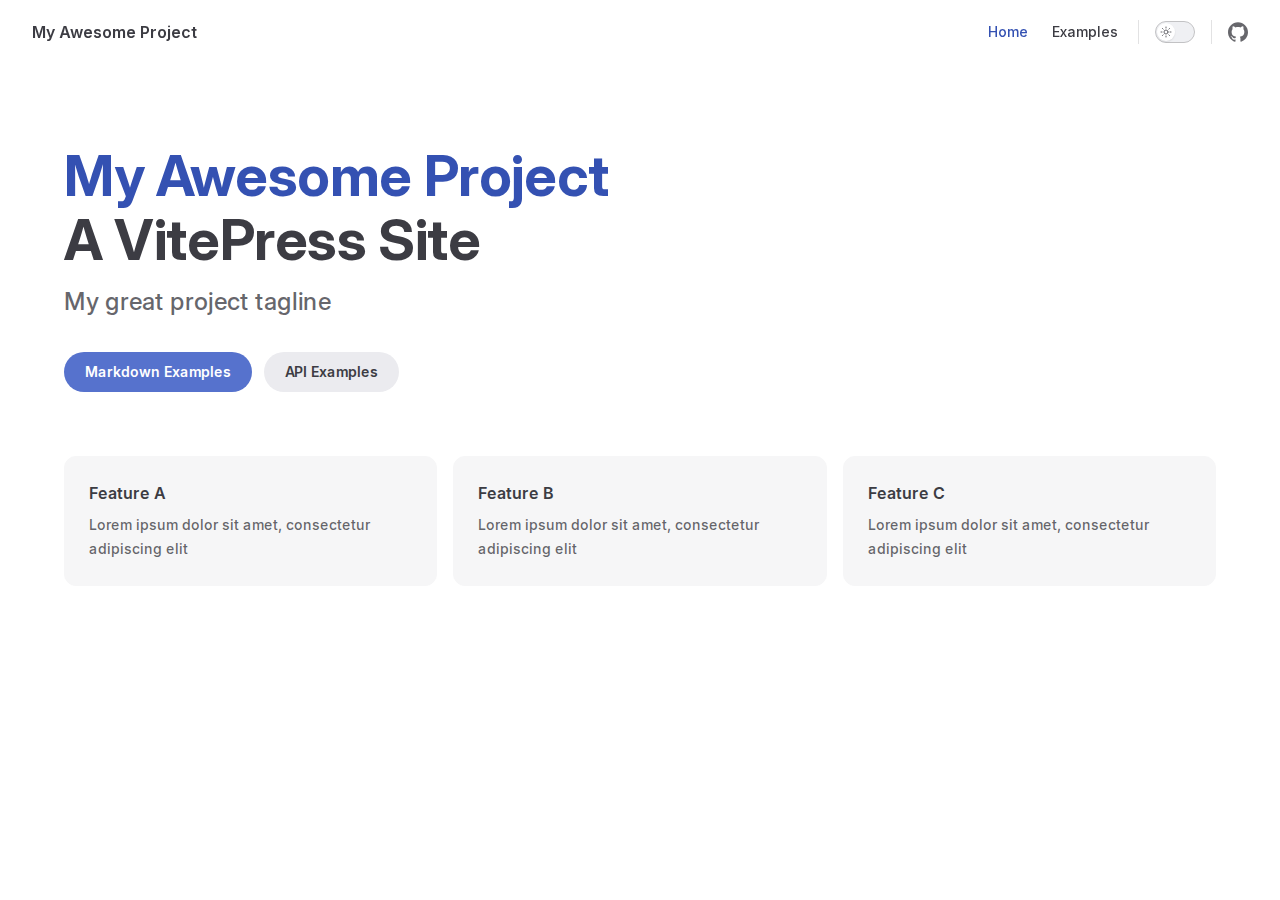
==== index.html @ 48ce04fc "feat: initpress2" ====
<!DOCTYPE html>
<html lang="en-US" dir="ltr">
  <head>
    <meta charset="utf-8">
    <meta name="viewport" content="width=device-width,initial-scale=1">
    <title>My Awesome Project</title>
    <meta name="description" content="A VitePress Site">
    <meta name="generator" content="VitePress v1.2.3">
    <link rel="preload stylesheet" href="/assets/style.6jWMGCsz.css" as="style">
    
    <script type="module" src="/assets/app.ypMW_27Z.js"></script>
    <link rel="preload" href="/assets/inter-roman-latin.Di8DUHzh.woff2" as="font" type="font/woff2" crossorigin="">
    <link rel="modulepreload" href="/assets/chunks/framework.DL4ZtsPG.js">
    <link rel="modulepreload" href="/assets/chunks/theme.DzC2IBvb.js">
    <link rel="modulepreload" href="/assets/index.md.DwsHyz-1.lean.js">
    <script id="check-dark-mode">(()=>{const e=localStorage.getItem("vitepress-theme-appearance")||"auto",a=window.matchMedia("(prefers-color-scheme: dark)").matches;(!e||e==="auto"?a:e==="dark")&&document.documentElement.classList.add("dark")})();</script>
    <script id="check-mac-os">document.documentElement.classList.toggle("mac",/Mac|iPhone|iPod|iPad/i.test(navigator.platform));</script>
  </head>
  <body>
    <div id="app"><div class="Layout" data-v-5d98c3a5><!--[--><!--]--><!--[--><span tabindex="-1" data-v-0f60ec36></span><a href="#VPContent" class="VPSkipLink visually-hidden" data-v-0f60ec36> Skip to content </a><!--]--><!----><header class="VPNav" data-v-5d98c3a5 data-v-ae24b3ad><div class="VPNavBar home top" data-v-ae24b3ad data-v-ccf7ddec><div class="wrapper" data-v-ccf7ddec><div class="container" data-v-ccf7ddec><div class="title" data-v-ccf7ddec><div class="VPNavBarTitle" data-v-ccf7ddec data-v-ab179fa1><a class="title" href="/" data-v-ab179fa1><!--[--><!--]--><!----><span data-v-ab179fa1>My Awesome Project</span><!--[--><!--]--></a></div></div><div class="content" data-v-ccf7ddec><div class="content-body" data-v-ccf7ddec><!--[--><!--]--><div class="VPNavBarSearch search" data-v-ccf7ddec><!----></div><nav aria-labelledby="main-nav-aria-label" class="VPNavBarMenu menu" data-v-ccf7ddec data-v-7f418b0f><span id="main-nav-aria-label" class="visually-hidden" data-v-7f418b0f>Main Navigation</span><!--[--><!--[--><a class="VPLink link VPNavBarMenuLink active" href="/" tabindex="0" data-v-7f418b0f data-v-9c663999><!--[--><span data-v-9c663999>Home</span><!--]--></a><!--]--><!--[--><a class="VPLink link VPNavBarMenuLink" href="/markdown-examples.html" tabindex="0" data-v-7f418b0f data-v-9c663999><!--[--><span data-v-9c663999>Examples</span><!--]--></a><!--]--><!--]--></nav><!----><div class="VPNavBarAppearance appearance" data-v-ccf7ddec data-v-e6aabb21><button class="VPSwitch VPSwitchAppearance" type="button" role="switch" title="Switch to dark theme" aria-checked="false" data-v-e6aabb21 data-v-d1f28634 data-v-1d5665e3><span class="check" data-v-1d5665e3><span class="icon" data-v-1d5665e3><!--[--><span class="vpi-sun sun" data-v-d1f28634></span><span class="vpi-moon moon" data-v-d1f28634></span><!--]--></span></span></button></div><div class="VPSocialLinks VPNavBarSocialLinks social-links" data-v-ccf7ddec data-v-0394ad82 data-v-7bc22406><!--[--><a class="VPSocialLink no-icon" href="https://github.com/vuejs/vitepress" aria-label="github" target="_blank" rel="noopener" data-v-7bc22406 data-v-eee4e7cb><span class="vpi-social-github" /></a><!--]--></div><div class="VPFlyout VPNavBarExtra extra" data-v-ccf7ddec data-v-d0bd9dde data-v-b6c34ac9><button type="button" class="button" aria-haspopup="true" aria-expanded="false" aria-label="extra navigation" data-v-b6c34ac9><span class="vpi-more-horizontal icon" data-v-b6c34ac9></span></button><div class="menu" data-v-b6c34ac9><div class="VPMenu" data-v-b6c34ac9 data-v-e7ea1737><!----><!--[--><!--[--><!----><div class="group" data-v-d0bd9dde><div class="item appearance" data-v-d0bd9dde><p class="label" data-v-d0bd9dde>Appearance</p><div class="appearance-action" data-v-d0bd9dde><button class="VPSwitch VPSwitchAppearance" type="button" role="switch" title="Switch to dark theme" aria-checked="false" data-v-d0bd9dde data-v-d1f28634 data-v-1d5665e3><span class="check" data-v-1d5665e3><span class="icon" data-v-1d5665e3><!--[--><span class="vpi-sun sun" data-v-d1f28634></span><span class="vpi-moon moon" data-v-d1f28634></span><!--]--></span></span></button></div></div></div><div class="group" data-v-d0bd9dde><div class="item social-links" data-v-d0bd9dde><div class="VPSocialLinks social-links-list" data-v-d0bd9dde data-v-7bc22406><!--[--><a class="VPSocialLink no-icon" href="https://github.com/vuejs/vitepress" aria-label="github" target="_blank" rel="noopener" data-v-7bc22406 data-v-eee4e7cb><span class="vpi-social-github" /></a><!--]--></div></div></div><!--]--><!--]--></div></div></div><!--[--><!--]--><button type="button" class="VPNavBarHamburger hamburger" aria-label="mobile navigation" aria-expanded="false" aria-controls="VPNavScreen" data-v-ccf7ddec data-v-e5dd9c1c><span class="container" data-v-e5dd9c1c><span class="top" data-v-e5dd9c1c></span><span class="middle" data-v-e5dd9c1c></span><span class="bottom" data-v-e5dd9c1c></span></span></button></div></div></div></div><div class="divider" data-v-ccf7ddec><div class="divider-line" data-v-ccf7ddec></div></div></div><!----></header><!----><!----><div class="VPContent is-home" id="VPContent" data-v-5d98c3a5 data-v-1428d186><div class="VPHome" data-v-1428d186 data-v-686f80a6><!--[--><!--]--><div class="VPHero VPHomeHero" data-v-686f80a6 data-v-303bb580><div class="container" data-v-303bb580><div class="main" data-v-303bb580><!--[--><!--]--><!--[--><h1 class="name" data-v-303bb580><span class="clip" data-v-303bb580>My Awesome Project</span></h1><p class="text" data-v-303bb580>A VitePress Site</p><p class="tagline" data-v-303bb580>My great project tagline</p><!--]--><!--[--><!--]--><div class="actions" data-v-303bb580><!--[--><div class="action" data-v-303bb580><a class="VPButton medium brand" href="/markdown-examples.html" data-v-303bb580 data-v-cad61b99>Markdown Examples</a></div><div class="action" data-v-303bb580><a class="VPButton medium alt" href="/api-examples.html" data-v-303bb580 data-v-cad61b99>API Examples</a></div><!--]--></div><!--[--><!--]--></div><!----></div></div><!--[--><!--]--><!--[--><!--]--><div class="VPFeatures VPHomeFeatures" data-v-686f80a6 data-v-a6181336><div class="container" data-v-a6181336><div class="items" data-v-a6181336><!--[--><div class="grid-3 item" data-v-a6181336><div class="VPLink no-icon VPFeature" data-v-a6181336 data-v-a3976bdc><!--[--><article class="box" data-v-a3976bdc><!----><h2 class="title" data-v-a3976bdc>Feature A</h2><p class="details" data-v-a3976bdc>Lorem ipsum dolor sit amet, consectetur adipiscing elit</p><!----></article><!--]--></div></div><div class="grid-3 item" data-v-a6181336><div class="VPLink no-icon VPFeature" data-v-a6181336 data-v-a3976bdc><!--[--><article class="box" data-v-a3976bdc><!----><h2 class="title" data-v-a3976bdc>Feature B</h2><p class="details" data-v-a3976bdc>Lorem ipsum dolor sit amet, consectetur adipiscing elit</p><!----></article><!--]--></div></div><div class="grid-3 item" data-v-a6181336><div class="VPLink no-icon VPFeature" data-v-a6181336 data-v-a3976bdc><!--[--><article class="box" data-v-a3976bdc><!----><h2 class="title" data-v-a3976bdc>Feature C</h2><p class="details" data-v-a3976bdc>Lorem ipsum dolor sit amet, consectetur adipiscing elit</p><!----></article><!--]--></div></div><!--]--></div></div></div><!--[--><!--]--><div class="vp-doc container" style="" data-v-686f80a6 data-v-8e2d4988><!--[--><div style="position:relative;" data-v-686f80a6><div></div></div><!--]--></div></div></div><!----><!--[--><!--]--></div></div>
    <script>window.__VP_HASH_MAP__=JSON.parse("{\"api-examples.md\":\"Os_FaGX5\",\"markdown-examples.md\":\"CbxjfF95\",\"index.md\":\"DwsHyz-1\"}");window.__VP_SITE_DATA__=JSON.parse("{\"lang\":\"en-US\",\"dir\":\"ltr\",\"title\":\"My Awesome Project\",\"description\":\"A VitePress Site\",\"base\":\"/\",\"head\":[],\"router\":{\"prefetchLinks\":true},\"appearance\":true,\"themeConfig\":{\"nav\":[{\"text\":\"Home\",\"link\":\"/\"},{\"text\":\"Examples\",\"link\":\"/markdown-examples\"}],\"sidebar\":[{\"text\":\"Examples\",\"items\":[{\"text\":\"Markdown Examples\",\"link\":\"/markdown-examples\"},{\"text\":\"Runtime API Examples\",\"link\":\"/api-examples\"}]}],\"socialLinks\":[{\"icon\":\"github\",\"link\":\"https://github.com/vuejs/vitepress\"}]},\"locales\":{},\"scrollOffset\":134,\"cleanUrls\":false}");</script>
    
  </body>
</html>
---- assets/style.6jWMGCsz.css ----
@font-face{font-family:Inter;font-style:normal;font-weight:100 900;font-display:swap;src:url(/assets/inter-roman-cyrillic-ext.BBPuwvHQ.woff2) format("woff2");unicode-range:U+0460-052F,U+1C80-1C88,U+20B4,U+2DE0-2DFF,U+A640-A69F,U+FE2E-FE2F}@font-face{font-family:Inter;font-style:normal;font-weight:100 900;font-display:swap;src:url(/assets/inter-roman-cyrillic.C5lxZ8CY.woff2) format("woff2");unicode-range:U+0301,U+0400-045F,U+0490-0491,U+04B0-04B1,U+2116}@font-face{font-family:Inter;font-style:normal;font-weight:100 900;font-display:swap;src:url(/assets/inter-roman-greek-ext.CqjqNYQ-.woff2) format("woff2");unicode-range:U+1F00-1FFF}@font-face{font-family:Inter;font-style:normal;font-weight:100 900;font-display:swap;src:url(/assets/inter-roman-greek.BBVDIX6e.woff2) format("woff2");unicode-range:U+0370-0377,U+037A-037F,U+0384-038A,U+038C,U+038E-03A1,U+03A3-03FF}@font-face{font-family:Inter;font-style:normal;font-weight:100 900;font-display:swap;src:url(/assets/inter-roman-vietnamese.BjW4sHH5.woff2) format("woff2");unicode-range:U+0102-0103,U+0110-0111,U+0128-0129,U+0168-0169,U+01A0-01A1,U+01AF-01B0,U+0300-0301,U+0303-0304,U+0308-0309,U+0323,U+0329,U+1EA0-1EF9,U+20AB}@font-face{font-family:Inter;font-style:normal;font-weight:100 900;font-display:swap;src:url(/assets/inter-roman-latin-ext.4ZJIpNVo.woff2) format("woff2");unicode-range:U+0100-02AF,U+0304,U+0308,U+0329,U+1E00-1E9F,U+1EF2-1EFF,U+2020,U+20A0-20AB,U+20AD-20C0,U+2113,U+2C60-2C7F,U+A720-A7FF}@font-face{font-family:Inter;font-style:normal;font-weight:100 900;font-display:swap;src:url(/assets/inter-roman-latin.Di8DUHzh.woff2) format("woff2");unicode-range:U+0000-00FF,U+0131,U+0152-0153,U+02BB-02BC,U+02C6,U+02DA,U+02DC,U+0304,U+0308,U+0329,U+2000-206F,U+2074,U+20AC,U+2122,U+2191,U+2193,U+2212,U+2215,U+FEFF,U+FFFD}@font-face{font-family:Inter;font-style:italic;font-weight:100 900;font-display:swap;src:url(/assets/inter-italic-cyrillic-ext.r48I6akx.woff2) format("woff2");unicode-range:U+0460-052F,U+1C80-1C88,U+20B4,U+2DE0-2DFF,U+A640-A69F,U+FE2E-FE2F}@font-face{font-family:Inter;font-style:italic;font-weight:100 900;font-display:swap;src:url(/assets/inter-italic-cyrillic.By2_1cv3.woff2) format("woff2");unicode-range:U+0301,U+0400-045F,U+0490-0491,U+04B0-04B1,U+2116}@font-face{font-family:Inter;font-style:italic;font-weight:100 900;font-display:swap;src:url(/assets/inter-italic-greek-ext.1u6EdAuj.woff2) format("woff2");unicode-range:U+1F00-1FFF}@font-face{font-family:Inter;font-style:italic;font-weight:100 900;font-display:swap;src:url(/assets/inter-italic-greek.DJ8dCoTZ.woff2) format("woff2");unicode-range:U+0370-0377,U+037A-037F,U+0384-038A,U+038C,U+038E-03A1,U+03A3-03FF}@font-face{font-family:Inter;font-style:italic;font-weight:100 900;font-display:swap;src:url(/assets/inter-italic-vietnamese.BSbpV94h.woff2) format("woff2");unicode-range:U+0102-0103,U+0110-0111,U+0128-0129,U+0168-0169,U+01A0-01A1,U+01AF-01B0,U+0300-0301,U+0303-0304,U+0308-0309,U+0323,U+0329,U+1EA0-1EF9,U+20AB}@font-face{font-family:Inter;font-style:italic;font-weight:100 900;font-display:swap;src:url(/assets/inter-italic-latin-ext.CN1xVJS-.woff2) format("woff2");unicode-range:U+0100-02AF,U+0304,U+0308,U+0329,U+1E00-1E9F,U+1EF2-1EFF,U+2020,U+20A0-20AB,U+20AD-20C0,U+2113,U+2C60-2C7F,U+A720-A7FF}@font-face{font-family:Inter;font-style:italic;font-weight:100 900;font-display:swap;src:url(/assets/inter-italic-latin.C2AdPX0b.woff2) format("woff2");unicode-range:U+0000-00FF,U+0131,U+0152-0153,U+02BB-02BC,U+02C6,U+02DA,U+02DC,U+0304,U+0308,U+0329,U+2000-206F,U+2074,U+20AC,U+2122,U+2191,U+2193,U+2212,U+2215,U+FEFF,U+FFFD}@font-face{font-family:Punctuation SC;font-weight:400;src:local("PingFang SC Regular"),local("Noto Sans CJK SC"),local("Microsoft YaHei");unicode-range:U+201C,U+201D,U+2018,U+2019,U+2E3A,U+2014,U+2013,U+2026,U+00B7,U+007E,U+002F}@font-face{font-family:Punctuation SC;font-weight:500;src:local("PingFang SC Medium"),local("Noto Sans CJK SC"),local("Microsoft YaHei");unicode-range:U+201C,U+201D,U+2018,U+2019,U+2E3A,U+2014,U+2013,U+2026,U+00B7,U+007E,U+002F}@font-face{font-family:Punctuation SC;font-weight:600;src:local("PingFang SC Semibold"),local("Noto Sans CJK SC Bold"),local("Microsoft YaHei Bold");unicode-range:U+201C,U+201D,U+2018,U+2019,U+2E3A,U+2014,U+2013,U+2026,U+00B7,U+007E,U+002F}@font-face{font-family:Punctuation SC;font-weight:700;src:local("PingFang SC Semibold"),local("Noto Sans CJK SC Bold"),local("Microsoft YaHei Bold");unicode-range:U+201C,U+201D,U+2018,U+2019,U+2E3A,U+2014,U+2013,U+2026,U+00B7,U+007E,U+002F}:root{--vp-c-white: #ffffff;--vp-c-black: #000000;--vp-c-neutral: var(--vp-c-black);--vp-c-neutral-inverse: var(--vp-c-white)}.dark{--vp-c-neutral: var(--vp-c-white);--vp-c-neutral-inverse: var(--vp-c-black)}:root{--vp-c-gray-1: #dddde3;--vp-c-gray-2: #e4e4e9;--vp-c-gray-3: #ebebef;--vp-c-gray-soft: rgba(142, 150, 170, .14);--vp-c-indigo-1: #3451b2;--vp-c-indigo-2: #3a5ccc;--vp-c-indigo-3: #5672cd;--vp-c-indigo-soft: rgba(100, 108, 255, .14);--vp-c-purple-1: #6f42c1;--vp-c-purple-2: #7e4cc9;--vp-c-purple-3: #8e5cd9;--vp-c-purple-soft: rgba(159, 122, 234, .14);--vp-c-green-1: #18794e;--vp-c-green-2: #299764;--vp-c-green-3: #30a46c;--vp-c-green-soft: rgba(16, 185, 129, .14);--vp-c-yellow-1: #915930;--vp-c-yellow-2: #946300;--vp-c-yellow-3: #9f6a00;--vp-c-yellow-soft: rgba(234, 179, 8, .14);--vp-c-red-1: #b8272c;--vp-c-red-2: #d5393e;--vp-c-red-3: #e0575b;--vp-c-red-soft: rgba(244, 63, 94, .14);--vp-c-sponsor: #db2777}.dark{--vp-c-gray-1: #515c67;--vp-c-gray-2: #414853;--vp-c-gray-3: #32363f;--vp-c-gray-soft: rgba(101, 117, 133, .16);--vp-c-indigo-1: #a8b1ff;--vp-c-indigo-2: #5c73e7;--vp-c-indigo-3: #3e63dd;--vp-c-indigo-soft: rgba(100, 108, 255, .16);--vp-c-purple-1: #c8abfa;--vp-c-purple-2: #a879e6;--vp-c-purple-3: #8e5cd9;--vp-c-purple-soft: rgba(159, 122, 234, .16);--vp-c-green-1: #3dd68c;--vp-c-green-2: #30a46c;--vp-c-green-3: #298459;--vp-c-green-soft: rgba(16, 185, 129, .16);--vp-c-yellow-1: #f9b44e;--vp-c-yellow-2: #da8b17;--vp-c-yellow-3: #a46a0a;--vp-c-yellow-soft: rgba(234, 179, 8, .16);--vp-c-red-1: #f66f81;--vp-c-red-2: #f14158;--vp-c-red-3: #b62a3c;--vp-c-red-soft: rgba(244, 63, 94, .16)}:root{--vp-c-bg: #ffffff;--vp-c-bg-alt: #f6f6f7;--vp-c-bg-elv: #ffffff;--vp-c-bg-soft: #f6f6f7}.dark{--vp-c-bg: #1b1b1f;--vp-c-bg-alt: #161618;--vp-c-bg-elv: #202127;--vp-c-bg-soft: #202127}:root{--vp-c-border: #c2c2c4;--vp-c-divider: #e2e2e3;--vp-c-gutter: #e2e2e3}.dark{--vp-c-border: #3c3f44;--vp-c-divider: #2e2e32;--vp-c-gutter: #000000}:root{--vp-c-text-1: rgba(60, 60, 67);--vp-c-text-2: rgba(60, 60, 67, .78);--vp-c-text-3: rgba(60, 60, 67, .56)}.dark{--vp-c-text-1: rgba(255, 255, 245, .86);--vp-c-text-2: rgba(235, 235, 245, .6);--vp-c-text-3: rgba(235, 235, 245, .38)}:root{--vp-c-default-1: var(--vp-c-gray-1);--vp-c-default-2: var(--vp-c-gray-2);--vp-c-default-3: var(--vp-c-gray-3);--vp-c-default-soft: var(--vp-c-gray-soft);--vp-c-brand-1: var(--vp-c-indigo-1);--vp-c-brand-2: var(--vp-c-indigo-2);--vp-c-brand-3: var(--vp-c-indigo-3);--vp-c-brand-soft: var(--vp-c-indigo-soft);--vp-c-brand: var(--vp-c-brand-1);--vp-c-tip-1: var(--vp-c-brand-1);--vp-c-tip-2: var(--vp-c-brand-2);--vp-c-tip-3: var(--vp-c-brand-3);--vp-c-tip-soft: var(--vp-c-brand-soft);--vp-c-note-1: var(--vp-c-brand-1);--vp-c-note-2: var(--vp-c-brand-2);--vp-c-note-3: var(--vp-c-brand-3);--vp-c-note-soft: var(--vp-c-brand-soft);--vp-c-success-1: var(--vp-c-green-1);--vp-c-success-2: var(--vp-c-green-2);--vp-c-success-3: var(--vp-c-green-3);--vp-c-success-soft: var(--vp-c-green-soft);--vp-c-important-1: var(--vp-c-purple-1);--vp-c-important-2: var(--vp-c-purple-2);--vp-c-important-3: var(--vp-c-purple-3);--vp-c-important-soft: var(--vp-c-purple-soft);--vp-c-warning-1: var(--vp-c-yellow-1);--vp-c-warning-2: var(--vp-c-yellow-2);--vp-c-warning-3: var(--vp-c-yellow-3);--vp-c-warning-soft: var(--vp-c-yellow-soft);--vp-c-danger-1: var(--vp-c-red-1);--vp-c-danger-2: var(--vp-c-red-2);--vp-c-danger-3: var(--vp-c-red-3);--vp-c-danger-soft: var(--vp-c-red-soft);--vp-c-caution-1: var(--vp-c-red-1);--vp-c-caution-2: var(--vp-c-red-2);--vp-c-caution-3: var(--vp-c-red-3);--vp-c-caution-soft: var(--vp-c-red-soft)}:root{--vp-font-family-base: "Inter", ui-sans-serif, system-ui, sans-serif, "Apple Color Emoji", "Segoe UI Emoji", "Segoe UI Symbol", "Noto Color Emoji";--vp-font-family-mono: ui-monospace, "Menlo", "Monaco", "Consolas", "Liberation Mono", "Courier New", monospace;font-optical-sizing:auto}:root:where(:lang(zh)){--vp-font-family-base: "Punctuation SC", "Inter", ui-sans-serif, system-ui, "PingFang SC", "Noto Sans CJK SC", "Noto Sans SC", "Heiti SC", "Microsoft YaHei", "DengXian", sans-serif, "Apple Color Emoji", "Segoe UI Emoji", "Segoe UI Symbol", "Noto Color Emoji"}:root{--vp-shadow-1: 0 1px 2px rgba(0, 0, 0, .04), 0 1px 2px rgba(0, 0, 0, .06);--vp-shadow-2: 0 3px 12px rgba(0, 0, 0, .07), 0 1px 4px rgba(0, 0, 0, .07);--vp-shadow-3: 0 12px 32px rgba(0, 0, 0, .1), 0 2px 6px rgba(0, 0, 0, .08);--vp-shadow-4: 0 14px 44px rgba(0, 0, 0, .12), 0 3px 9px rgba(0, 0, 0, .12);--vp-shadow-5: 0 18px 56px rgba(0, 0, 0, .16), 0 4px 12px rgba(0, 0, 0, .16)}:root{--vp-z-index-footer: 10;--vp-z-index-local-nav: 20;--vp-z-index-nav: 30;--vp-z-index-layout-top: 40;--vp-z-index-backdrop: 50;--vp-z-index-sidebar: 60}@media (min-width: 960px){:root{--vp-z-index-sidebar: 25}}:root{--vp-layout-max-width: 1440px}:root{--vp-header-anchor-symbol: "#"}:root{--vp-code-line-height: 1.7;--vp-code-font-size: .875em;--vp-code-color: var(--vp-c-brand-1);--vp-code-link-color: var(--vp-c-brand-1);--vp-code-link-hover-color: var(--vp-c-brand-2);--vp-code-bg: var(--vp-c-default-soft);--vp-code-block-color: var(--vp-c-text-2);--vp-code-block-bg: var(--vp-c-bg-alt);--vp-code-block-divider-color: var(--vp-c-gutter);--vp-code-lang-color: var(--vp-c-text-3);--vp-code-line-highlight-color: var(--vp-c-default-soft);--vp-code-line-number-color: var(--vp-c-text-3);--vp-code-line-diff-add-color: var(--vp-c-success-soft);--vp-code-line-diff-add-symbol-color: var(--vp-c-success-1);--vp-code-line-diff-remove-color: var(--vp-c-danger-soft);--vp-code-line-diff-remove-symbol-color: var(--vp-c-danger-1);--vp-code-line-warning-color: var(--vp-c-warning-soft);--vp-code-line-error-color: var(--vp-c-danger-soft);--vp-code-copy-code-border-color: var(--vp-c-divider);--vp-code-copy-code-bg: var(--vp-c-bg-soft);--vp-code-copy-code-hover-border-color: var(--vp-c-divider);--vp-code-copy-code-hover-bg: var(--vp-c-bg);--vp-code-copy-code-active-text: var(--vp-c-text-2);--vp-code-copy-copied-text-content: "Copied";--vp-code-tab-divider: var(--vp-code-block-divider-color);--vp-code-tab-text-color: var(--vp-c-text-2);--vp-code-tab-bg: var(--vp-code-block-bg);--vp-code-tab-hover-text-color: var(--vp-c-text-1);--vp-code-tab-active-text-color: var(--vp-c-text-1);--vp-code-tab-active-bar-color: var(--vp-c-brand-1)}:root{--vp-button-brand-border: transparent;--vp-button-brand-text: var(--vp-c-white);--vp-button-brand-bg: var(--vp-c-brand-3);--vp-button-brand-hover-border: transparent;--vp-button-brand-hover-text: var(--vp-c-white);--vp-button-brand-hover-bg: var(--vp-c-brand-2);--vp-button-brand-active-border: transparent;--vp-button-brand-active-text: var(--vp-c-white);--vp-button-brand-active-bg: var(--vp-c-brand-1);--vp-button-alt-border: transparent;--vp-button-alt-text: var(--vp-c-text-1);--vp-button-alt-bg: var(--vp-c-default-3);--vp-button-alt-hover-border: transparent;--vp-button-alt-hover-text: var(--vp-c-text-1);--vp-button-alt-hover-bg: var(--vp-c-default-2);--vp-button-alt-active-border: transparent;--vp-button-alt-active-text: var(--vp-c-text-1);--vp-button-alt-active-bg: var(--vp-c-default-1);--vp-button-sponsor-border: var(--vp-c-text-2);--vp-button-sponsor-text: var(--vp-c-text-2);--vp-button-sponsor-bg: transparent;--vp-button-sponsor-hover-border: var(--vp-c-sponsor);--vp-button-sponsor-hover-text: var(--vp-c-sponsor);--vp-button-sponsor-hover-bg: transparent;--vp-button-sponsor-active-border: var(--vp-c-sponsor);--vp-button-sponsor-active-text: var(--vp-c-sponsor);--vp-button-sponsor-active-bg: transparent}:root{--vp-custom-block-font-size: 14px;--vp-custom-block-code-font-size: 13px;--vp-custom-block-info-border: transparent;--vp-custom-block-info-text: var(--vp-c-text-1);--vp-custom-block-info-bg: var(--vp-c-default-soft);--vp-custom-block-info-code-bg: var(--vp-c-default-soft);--vp-custom-block-note-border: transparent;--vp-custom-block-note-text: var(--vp-c-text-1);--vp-custom-block-note-bg: var(--vp-c-default-soft);--vp-custom-block-note-code-bg: var(--vp-c-default-soft);--vp-custom-block-tip-border: transparent;--vp-custom-block-tip-text: var(--vp-c-text-1);--vp-custom-block-tip-bg: var(--vp-c-tip-soft);--vp-custom-block-tip-code-bg: var(--vp-c-tip-soft);--vp-custom-block-important-border: transparent;--vp-custom-block-important-text: var(--vp-c-text-1);--vp-custom-block-important-bg: var(--vp-c-important-soft);--vp-custom-block-important-code-bg: var(--vp-c-important-soft);--vp-custom-block-warning-border: transparent;--vp-custom-block-warning-text: var(--vp-c-text-1);--vp-custom-block-warning-bg: var(--vp-c-warning-soft);--vp-custom-block-warning-code-bg: var(--vp-c-warning-soft);--vp-custom-block-danger-border: transparent;--vp-custom-block-danger-text: var(--vp-c-text-1);--vp-custom-block-danger-bg: var(--vp-c-danger-soft);--vp-custom-block-danger-code-bg: var(--vp-c-danger-soft);--vp-custom-block-caution-border: transparent;--vp-custom-block-caution-text: var(--vp-c-text-1);--vp-custom-block-caution-bg: var(--vp-c-caution-soft);--vp-custom-block-caution-code-bg: var(--vp-c-caution-soft);--vp-custom-block-details-border: var(--vp-custom-block-info-border);--vp-custom-block-details-text: var(--vp-custom-block-info-text);--vp-custom-block-details-bg: var(--vp-custom-block-info-bg);--vp-custom-block-details-code-bg: var(--vp-custom-block-info-code-bg)}:root{--vp-input-border-color: var(--vp-c-border);--vp-input-bg-color: var(--vp-c-bg-alt);--vp-input-switch-bg-color: var(--vp-c-default-soft)}:root{--vp-nav-height: 64px;--vp-nav-bg-color: var(--vp-c-bg);--vp-nav-screen-bg-color: var(--vp-c-bg);--vp-nav-logo-height: 24px}.hide-nav{--vp-nav-height: 0px}.hide-nav .VPSidebar{--vp-nav-height: 22px}:root{--vp-local-nav-bg-color: var(--vp-c-bg)}:root{--vp-sidebar-width: 272px;--vp-sidebar-bg-color: var(--vp-c-bg-alt)}:root{--vp-backdrop-bg-color: rgba(0, 0, 0, .6)}:root{--vp-home-hero-name-color: var(--vp-c-brand-1);--vp-home-hero-name-background: transparent;--vp-home-hero-image-background-image: none;--vp-home-hero-image-filter: none}:root{--vp-badge-info-border: transparent;--vp-badge-info-text: var(--vp-c-text-2);--vp-badge-info-bg: var(--vp-c-default-soft);--vp-badge-tip-border: transparent;--vp-badge-tip-text: var(--vp-c-tip-1);--vp-badge-tip-bg: var(--vp-c-tip-soft);--vp-badge-warning-border: transparent;--vp-badge-warning-text: var(--vp-c-warning-1);--vp-badge-warning-bg: var(--vp-c-warning-soft);--vp-badge-danger-border: transparent;--vp-badge-danger-text: var(--vp-c-danger-1);--vp-badge-danger-bg: var(--vp-c-danger-soft)}:root{--vp-carbon-ads-text-color: var(--vp-c-text-1);--vp-carbon-ads-poweredby-color: var(--vp-c-text-2);--vp-carbon-ads-bg-color: var(--vp-c-bg-soft);--vp-carbon-ads-hover-text-color: var(--vp-c-brand-1);--vp-carbon-ads-hover-poweredby-color: var(--vp-c-text-1)}:root{--vp-local-search-bg: var(--vp-c-bg);--vp-local-search-result-bg: var(--vp-c-bg);--vp-local-search-result-border: var(--vp-c-divider);--vp-local-search-result-selected-bg: var(--vp-c-bg);--vp-local-search-result-selected-border: var(--vp-c-brand-1);--vp-local-search-highlight-bg: var(--vp-c-brand-1);--vp-local-search-highlight-text: var(--vp-c-neutral-inverse)}@media (prefers-reduced-motion: reduce){*,:before,:after{animation-delay:-1ms!important;animation-duration:1ms!important;animation-iteration-count:1!important;background-attachment:initial!important;scroll-behavior:auto!important;transition-duration:0s!important;transition-delay:0s!important}}*,:before,:after{box-sizing:border-box}html{line-height:1.4;font-size:16px;-webkit-text-size-adjust:100%}html.dark{color-scheme:dark}body{margin:0;width:100%;min-width:320px;min-height:100vh;line-height:24px;font-family:var(--vp-font-family-base);font-size:16px;font-weight:400;color:var(--vp-c-text-1);background-color:var(--vp-c-bg);font-synthesis:style;text-rendering:optimizeLegibility;-webkit-font-smoothing:antialiased;-moz-osx-font-smoothing:grayscale}main{display:block}h1,h2,h3,h4,h5,h6{margin:0;line-height:24px;font-size:16px;font-weight:400}p{margin:0}strong,b{font-weight:600}a,area,button,[role=button],input,label,select,summary,textarea{touch-action:manipulation}a{color:inherit;text-decoration:inherit}ol,ul{list-style:none;margin:0;padding:0}blockquote{margin:0}pre,code,kbd,samp{font-family:var(--vp-font-family-mono)}img,svg,video,canvas,audio,iframe,embed,object{display:block}figure{margin:0}img,video{max-width:100%;height:auto}button,input,optgroup,select,textarea{border:0;padding:0;line-height:inherit;color:inherit}button{padding:0;font-family:inherit;background-color:transparent;background-image:none}button:enabled,[role=button]:enabled{cursor:pointer}button:focus,button:focus-visible{outline:1px dotted;outline:4px auto -webkit-focus-ring-color}button:focus:not(:focus-visible){outline:none!important}input:focus,textarea:focus,select:focus{outline:none}table{border-collapse:collapse}input{background-color:transparent}input:-ms-input-placeholder,textarea:-ms-input-placeholder{color:var(--vp-c-text-3)}input::-ms-input-placeholder,textarea::-ms-input-placeholder{color:var(--vp-c-text-3)}input::placeholder,textarea::placeholder{color:var(--vp-c-text-3)}input::-webkit-outer-spin-button,input::-webkit-inner-spin-button{-webkit-appearance:none;margin:0}input[type=number]{-moz-appearance:textfield}textarea{resize:vertical}select{-webkit-appearance:none}fieldset{margin:0;padding:0}h1,h2,h3,h4,h5,h6,li,p{overflow-wrap:break-word}vite-error-overlay{z-index:9999}mjx-container{overflow-x:auto}mjx-container>svg{display:inline-block;margin:auto}[class^=vpi-],[class*=" vpi-"],.vp-icon{width:1em;height:1em}[class^=vpi-].bg,[class*=" vpi-"].bg,.vp-icon.bg{background-size:100% 100%;background-color:transparent}[class^=vpi-]:not(.bg),[class*=" vpi-"]:not(.bg),.vp-icon:not(.bg){-webkit-mask:var(--icon) no-repeat;mask:var(--icon) no-repeat;-webkit-mask-size:100% 100%;mask-size:100% 100%;background-color:currentColor;color:inherit}.vpi-align-left{--icon: url("data:image/svg+xml,%3Csvg xmlns='http://www.w3.org/2000/svg' fill='none' stroke='currentColor' stroke-linecap='round' stroke-linejoin='round' stroke-width='2' viewBox='0 0 24 24'%3E%3Cpath d='M21 6H3M15 12H3M17 18H3'/%3E%3C/svg%3E")}.vpi-arrow-right,.vpi-arrow-down,.vpi-arrow-left,.vpi-arrow-up{--icon: url("data:image/svg+xml,%3Csvg xmlns='http://www.w3.org/2000/svg' fill='none' stroke='currentColor' stroke-linecap='round' stroke-linejoin='round' stroke-width='2' viewBox='0 0 24 24'%3E%3Cpath d='M5 12h14M12 5l7 7-7 7'/%3E%3C/svg%3E")}.vpi-chevron-right,.vpi-chevron-down,.vpi-chevron-left,.vpi-chevron-up{--icon: url("data:image/svg+xml,%3Csvg xmlns='http://www.w3.org/2000/svg' fill='none' stroke='currentColor' stroke-linecap='round' stroke-linejoin='round' stroke-width='2' viewBox='0 0 24 24'%3E%3Cpath d='m9 18 6-6-6-6'/%3E%3C/svg%3E")}.vpi-chevron-down,.vpi-arrow-down{transform:rotate(90deg)}.vpi-chevron-left,.vpi-arrow-left{transform:rotate(180deg)}.vpi-chevron-up,.vpi-arrow-up{transform:rotate(-90deg)}.vpi-square-pen{--icon: url("data:image/svg+xml,%3Csvg xmlns='http://www.w3.org/2000/svg' fill='none' stroke='currentColor' stroke-linecap='round' stroke-linejoin='round' stroke-width='2' viewBox='0 0 24 24'%3E%3Cpath d='M12 3H5a2 2 0 0 0-2 2v14a2 2 0 0 0 2 2h14a2 2 0 0 0 2-2v-7'/%3E%3Cpath d='M18.375 2.625a2.121 2.121 0 1 1 3 3L12 15l-4 1 1-4Z'/%3E%3C/svg%3E")}.vpi-plus{--icon: url("data:image/svg+xml,%3Csvg xmlns='http://www.w3.org/2000/svg' fill='none' stroke='currentColor' stroke-linecap='round' stroke-linejoin='round' stroke-width='2' viewBox='0 0 24 24'%3E%3Cpath d='M5 12h14M12 5v14'/%3E%3C/svg%3E")}.vpi-sun{--icon: url("data:image/svg+xml,%3Csvg xmlns='http://www.w3.org/2000/svg' fill='none' stroke='currentColor' stroke-linecap='round' stroke-linejoin='round' stroke-width='2' viewBox='0 0 24 24'%3E%3Ccircle cx='12' cy='12' r='4'/%3E%3Cpath d='M12 2v2M12 20v2M4.93 4.93l1.41 1.41M17.66 17.66l1.41 1.41M2 12h2M20 12h2M6.34 17.66l-1.41 1.41M19.07 4.93l-1.41 1.41'/%3E%3C/svg%3E")}.vpi-moon{--icon: url("data:image/svg+xml,%3Csvg xmlns='http://www.w3.org/2000/svg' fill='none' stroke='currentColor' stroke-linecap='round' stroke-linejoin='round' stroke-width='2' viewBox='0 0 24 24'%3E%3Cpath d='M12 3a6 6 0 0 0 9 9 9 9 0 1 1-9-9Z'/%3E%3C/svg%3E")}.vpi-more-horizontal{--icon: url("data:image/svg+xml,%3Csvg xmlns='http://www.w3.org/2000/svg' fill='none' stroke='currentColor' stroke-linecap='round' stroke-linejoin='round' stroke-width='2' viewBox='0 0 24 24'%3E%3Ccircle cx='12' cy='12' r='1'/%3E%3Ccircle cx='19' cy='12' r='1'/%3E%3Ccircle cx='5' cy='12' r='1'/%3E%3C/svg%3E")}.vpi-languages{--icon: url("data:image/svg+xml,%3Csvg xmlns='http://www.w3.org/2000/svg' fill='none' stroke='currentColor' stroke-linecap='round' stroke-linejoin='round' stroke-width='2' viewBox='0 0 24 24'%3E%3Cpath d='m5 8 6 6M4 14l6-6 2-3M2 5h12M7 2h1M22 22l-5-10-5 10M14 18h6'/%3E%3C/svg%3E")}.vpi-heart{--icon: url("data:image/svg+xml,%3Csvg xmlns='http://www.w3.org/2000/svg' fill='none' stroke='currentColor' stroke-linecap='round' stroke-linejoin='round' stroke-width='2' viewBox='0 0 24 24'%3E%3Cpath d='M19 14c1.49-1.46 3-3.21 3-5.5A5.5 5.5 0 0 0 16.5 3c-1.76 0-3 .5-4.5 2-1.5-1.5-2.74-2-4.5-2A5.5 5.5 0 0 0 2 8.5c0 2.3 1.5 4.05 3 5.5l7 7Z'/%3E%3C/svg%3E")}.vpi-search{--icon: url("data:image/svg+xml,%3Csvg xmlns='http://www.w3.org/2000/svg' fill='none' stroke='currentColor' stroke-linecap='round' stroke-linejoin='round' stroke-width='2' viewBox='0 0 24 24'%3E%3Ccircle cx='11' cy='11' r='8'/%3E%3Cpath d='m21 21-4.3-4.3'/%3E%3C/svg%3E")}.vpi-layout-list{--icon: url("data:image/svg+xml,%3Csvg xmlns='http://www.w3.org/2000/svg' fill='none' stroke='currentColor' stroke-linecap='round' stroke-linejoin='round' stroke-width='2' viewBox='0 0 24 24'%3E%3Crect width='7' height='7' x='3' y='3' rx='1'/%3E%3Crect width='7' height='7' x='3' y='14' rx='1'/%3E%3Cpath d='M14 4h7M14 9h7M14 15h7M14 20h7'/%3E%3C/svg%3E")}.vpi-delete{--icon: url("data:image/svg+xml,%3Csvg xmlns='http://www.w3.org/2000/svg' fill='none' stroke='currentColor' stroke-linecap='round' stroke-linejoin='round' stroke-width='2' viewBox='0 0 24 24'%3E%3Cpath d='M20 5H9l-7 7 7 7h11a2 2 0 0 0 2-2V7a2 2 0 0 0-2-2ZM18 9l-6 6M12 9l6 6'/%3E%3C/svg%3E")}.vpi-corner-down-left{--icon: url("data:image/svg+xml,%3Csvg xmlns='http://www.w3.org/2000/svg' fill='none' stroke='currentColor' stroke-linecap='round' stroke-linejoin='round' stroke-width='2' viewBox='0 0 24 24'%3E%3Cpath d='m9 10-5 5 5 5'/%3E%3Cpath d='M20 4v7a4 4 0 0 1-4 4H4'/%3E%3C/svg%3E")}:root{--vp-icon-copy: url("data:image/svg+xml,%3Csvg xmlns='http://www.w3.org/2000/svg' fill='none' stroke='rgba(128,128,128,1)' stroke-linecap='round' stroke-linejoin='round' stroke-width='2' viewBox='0 0 24 24'%3E%3Crect width='8' height='4' x='8' y='2' rx='1' ry='1'/%3E%3Cpath d='M16 4h2a2 2 0 0 1 2 2v14a2 2 0 0 1-2 2H6a2 2 0 0 1-2-2V6a2 2 0 0 1 2-2h2'/%3E%3C/svg%3E");--vp-icon-copied: url("data:image/svg+xml,%3Csvg xmlns='http://www.w3.org/2000/svg' fill='none' stroke='rgba(128,128,128,1)' stroke-linecap='round' stroke-linejoin='round' stroke-width='2' viewBox='0 0 24 24'%3E%3Crect width='8' height='4' x='8' y='2' rx='1' ry='1'/%3E%3Cpath d='M16 4h2a2 2 0 0 1 2 2v14a2 2 0 0 1-2 2H6a2 2 0 0 1-2-2V6a2 2 0 0 1 2-2h2'/%3E%3Cpath d='m9 14 2 2 4-4'/%3E%3C/svg%3E")}.vpi-social-discord{--icon: url("data:image/svg+xml,%3Csvg xmlns='http://www.w3.org/2000/svg' viewBox='0 0 24 24'%3E%3Cpath d='M20.317 4.37a19.791 19.791 0 0 0-4.885-1.515.074.074 0 0 0-.079.037c-.21.375-.444.864-.608 1.25a18.27 18.27 0 0 0-5.487 0 12.64 12.64 0 0 0-.617-1.25.077.077 0 0 0-.079-.037A19.736 19.736 0 0 0 3.677 4.37a.07.07 0 0 0-.032.027C.533 9.046-.32 13.58.099 18.057a.082.082 0 0 0 .031.057 19.9 19.9 0 0 0 5.993 3.03.078.078 0 0 0 .084-.028c.462-.63.874-1.295 1.226-1.994a.076.076 0 0 0-.041-.106 13.107 13.107 0 0 1-1.872-.892.077.077 0 0 1-.008-.128 10.2 10.2 0 0 0 .372-.292.074.074 0 0 1 .077-.01c3.928 1.793 8.18 1.793 12.062 0a.074.074 0 0 1 .078.01c.12.098.246.198.373.292a.077.077 0 0 1-.006.127 12.299 12.299 0 0 1-1.873.892.077.077 0 0 0-.041.107c.36.698.772 1.362 1.225 1.993a.076.076 0 0 0 .084.028 19.839 19.839 0 0 0 6.002-3.03.077.077 0 0 0 .032-.054c.5-5.177-.838-9.674-3.549-13.66a.061.061 0 0 0-.031-.03zM8.02 15.33c-1.183 0-2.157-1.085-2.157-2.419 0-1.333.956-2.419 2.157-2.419 1.21 0 2.176 1.096 2.157 2.42 0 1.333-.956 2.418-2.157 2.418zm7.975 0c-1.183 0-2.157-1.085-2.157-2.419 0-1.333.955-2.419 2.157-2.419 1.21 0 2.176 1.096 2.157 2.42 0 1.333-.946 2.418-2.157 2.418Z'/%3E%3C/svg%3E")}.vpi-social-facebook{--icon: url("data:image/svg+xml,%3Csvg xmlns='http://www.w3.org/2000/svg' viewBox='0 0 24 24'%3E%3Cpath d='M9.101 23.691v-7.98H6.627v-3.667h2.474v-1.58c0-4.085 1.848-5.978 5.858-5.978.401 0 .955.042 1.468.103a8.68 8.68 0 0 1 1.141.195v3.325a8.623 8.623 0 0 0-.653-.036 26.805 26.805 0 0 0-.733-.009c-.707 0-1.259.096-1.675.309a1.686 1.686 0 0 0-.679.622c-.258.42-.374.995-.374 1.752v1.297h3.919l-.386 2.103-.287 1.564h-3.246v8.245C19.396 23.238 24 18.179 24 12.044c0-6.627-5.373-12-12-12s-12 5.373-12 12c0 5.628 3.874 10.35 9.101 11.647Z'/%3E%3C/svg%3E")}.vpi-social-github{--icon: url("data:image/svg+xml,%3Csvg xmlns='http://www.w3.org/2000/svg' viewBox='0 0 24 24'%3E%3Cpath d='M12 .297c-6.63 0-12 5.373-12 12 0 5.303 3.438 9.8 8.205 11.385.6.113.82-.258.82-.577 0-.285-.01-1.04-.015-2.04-3.338.724-4.042-1.61-4.042-1.61C4.422 18.07 3.633 17.7 3.633 17.7c-1.087-.744.084-.729.084-.729 1.205.084 1.838 1.236 1.838 1.236 1.07 1.835 2.809 1.305 3.495.998.108-.776.417-1.305.76-1.605-2.665-.3-5.466-1.332-5.466-5.93 0-1.31.465-2.38 1.235-3.22-.135-.303-.54-1.523.105-3.176 0 0 1.005-.322 3.3 1.23.96-.267 1.98-.399 3-.405 1.02.006 2.04.138 3 .405 2.28-1.552 3.285-1.23 3.285-1.23.645 1.653.24 2.873.12 3.176.765.84 1.23 1.91 1.23 3.22 0 4.61-2.805 5.625-5.475 5.92.42.36.81 1.096.81 2.22 0 1.606-.015 2.896-.015 3.286 0 .315.21.69.825.57C20.565 22.092 24 17.592 24 12.297c0-6.627-5.373-12-12-12'/%3E%3C/svg%3E")}.vpi-social-instagram{--icon: url("data:image/svg+xml,%3Csvg xmlns='http://www.w3.org/2000/svg' viewBox='0 0 24 24'%3E%3Cpath d='M7.03.084c-1.277.06-2.149.264-2.91.563a5.874 5.874 0 0 0-2.124 1.388 5.878 5.878 0 0 0-1.38 2.127C.321 4.926.12 5.8.064 7.076.008 8.354-.005 8.764.001 12.023c.007 3.259.021 3.667.083 4.947.061 1.277.264 2.149.563 2.911.308.789.72 1.457 1.388 2.123a5.872 5.872 0 0 0 2.129 1.38c.763.295 1.636.496 2.913.552 1.278.056 1.689.069 4.947.063 3.257-.007 3.668-.021 4.947-.082 1.28-.06 2.147-.265 2.91-.563a5.881 5.881 0 0 0 2.123-1.388 5.881 5.881 0 0 0 1.38-2.129c.295-.763.496-1.636.551-2.912.056-1.28.07-1.69.063-4.948-.006-3.258-.02-3.667-.081-4.947-.06-1.28-.264-2.148-.564-2.911a5.892 5.892 0 0 0-1.387-2.123 5.857 5.857 0 0 0-2.128-1.38C19.074.322 18.202.12 16.924.066 15.647.009 15.236-.006 11.977 0 8.718.008 8.31.021 7.03.084m.14 21.693c-1.17-.05-1.805-.245-2.228-.408a3.736 3.736 0 0 1-1.382-.895 3.695 3.695 0 0 1-.9-1.378c-.165-.423-.363-1.058-.417-2.228-.06-1.264-.072-1.644-.08-4.848-.006-3.204.006-3.583.061-4.848.05-1.169.246-1.805.408-2.228.216-.561.477-.96.895-1.382a3.705 3.705 0 0 1 1.379-.9c.423-.165 1.057-.361 2.227-.417 1.265-.06 1.644-.072 4.848-.08 3.203-.006 3.583.006 4.85.062 1.168.05 1.804.244 2.227.408.56.216.96.475 1.382.895.421.42.681.817.9 1.378.165.422.362 1.056.417 2.227.06 1.265.074 1.645.08 4.848.005 3.203-.006 3.583-.061 4.848-.051 1.17-.245 1.805-.408 2.23-.216.56-.477.96-.896 1.38a3.705 3.705 0 0 1-1.378.9c-.422.165-1.058.362-2.226.418-1.266.06-1.645.072-4.85.079-3.204.007-3.582-.006-4.848-.06m9.783-16.192a1.44 1.44 0 1 0 1.437-1.442 1.44 1.44 0 0 0-1.437 1.442M5.839 12.012a6.161 6.161 0 1 0 12.323-.024 6.162 6.162 0 0 0-12.323.024M8 12.008A4 4 0 1 1 12.008 16 4 4 0 0 1 8 12.008'/%3E%3C/svg%3E")}.vpi-social-linkedin{--icon: url("data:image/svg+xml,%3Csvg xmlns='http://www.w3.org/2000/svg' viewBox='0 0 24 24'%3E%3Cpath d='M20.447 20.452h-3.554v-5.569c0-1.328-.027-3.037-1.852-3.037-1.853 0-2.136 1.445-2.136 2.939v5.667H9.351V9h3.414v1.561h.046c.477-.9 1.637-1.85 3.37-1.85 3.601 0 4.267 2.37 4.267 5.455v6.286zM5.337 7.433a2.062 2.062 0 0 1-2.063-2.065 2.064 2.064 0 1 1 2.063 2.065zm1.782 13.019H3.555V9h3.564v11.452zM22.225 0H1.771C.792 0 0 .774 0 1.729v20.542C0 23.227.792 24 1.771 24h20.451C23.2 24 24 23.227 24 22.271V1.729C24 .774 23.2 0 22.222 0h.003z'/%3E%3C/svg%3E")}.vpi-social-mastodon{--icon: url("data:image/svg+xml,%3Csvg xmlns='http://www.w3.org/2000/svg' viewBox='0 0 24 24'%3E%3Cpath d='M23.268 5.313c-.35-2.578-2.617-4.61-5.304-5.004C17.51.242 15.792 0 11.813 0h-.03c-3.98 0-4.835.242-5.288.309C3.882.692 1.496 2.518.917 5.127.64 6.412.61 7.837.661 9.143c.074 1.874.088 3.745.26 5.611.118 1.24.325 2.47.62 3.68.55 2.237 2.777 4.098 4.96 4.857 2.336.792 4.849.923 7.256.38.265-.061.527-.132.786-.213.585-.184 1.27-.39 1.774-.753a.057.057 0 0 0 .023-.043v-1.809a.052.052 0 0 0-.02-.041.053.053 0 0 0-.046-.01 20.282 20.282 0 0 1-4.709.545c-2.73 0-3.463-1.284-3.674-1.818a5.593 5.593 0 0 1-.319-1.433.053.053 0 0 1 .066-.054c1.517.363 3.072.546 4.632.546.376 0 .75 0 1.125-.01 1.57-.044 3.224-.124 4.768-.422.038-.008.077-.015.11-.024 2.435-.464 4.753-1.92 4.989-5.604.008-.145.03-1.52.03-1.67.002-.512.167-3.63-.024-5.545zm-3.748 9.195h-2.561V8.29c0-1.309-.55-1.976-1.67-1.976-1.23 0-1.846.79-1.846 2.35v3.403h-2.546V8.663c0-1.56-.617-2.35-1.848-2.35-1.112 0-1.668.668-1.67 1.977v6.218H4.822V8.102c0-1.31.337-2.35 1.011-3.12.696-.77 1.608-1.164 2.74-1.164 1.311 0 2.302.5 2.962 1.498l.638 1.06.638-1.06c.66-.999 1.65-1.498 2.96-1.498 1.13 0 2.043.395 2.74 1.164.675.77 1.012 1.81 1.012 3.12z'/%3E%3C/svg%3E")}.vpi-social-npm{--icon: url("data:image/svg+xml,%3Csvg xmlns='http://www.w3.org/2000/svg' viewBox='0 0 24 24'%3E%3Cpath d='M1.763 0C.786 0 0 .786 0 1.763v20.474C0 23.214.786 24 1.763 24h20.474c.977 0 1.763-.786 1.763-1.763V1.763C24 .786 23.214 0 22.237 0zM5.13 5.323l13.837.019-.009 13.836h-3.464l.01-10.382h-3.456L12.04 19.17H5.113z'/%3E%3C/svg%3E")}.vpi-social-slack{--icon: url("data:image/svg+xml,%3Csvg xmlns='http://www.w3.org/2000/svg' viewBox='0 0 24 24'%3E%3Cpath d='M5.042 15.165a2.528 2.528 0 0 1-2.52 2.523A2.528 2.528 0 0 1 0 15.165a2.527 2.527 0 0 1 2.522-2.52h2.52v2.52zm1.271 0a2.527 2.527 0 0 1 2.521-2.52 2.527 2.527 0 0 1 2.521 2.52v6.313A2.528 2.528 0 0 1 8.834 24a2.528 2.528 0 0 1-2.521-2.522v-6.313zM8.834 5.042a2.528 2.528 0 0 1-2.521-2.52A2.528 2.528 0 0 1 8.834 0a2.528 2.528 0 0 1 2.521 2.522v2.52H8.834zm0 1.271a2.528 2.528 0 0 1 2.521 2.521 2.528 2.528 0 0 1-2.521 2.521H2.522A2.528 2.528 0 0 1 0 8.834a2.528 2.528 0 0 1 2.522-2.521h6.312zm10.122 2.521a2.528 2.528 0 0 1 2.522-2.521A2.528 2.528 0 0 1 24 8.834a2.528 2.528 0 0 1-2.522 2.521h-2.522V8.834zm-1.268 0a2.528 2.528 0 0 1-2.523 2.521 2.527 2.527 0 0 1-2.52-2.521V2.522A2.527 2.527 0 0 1 15.165 0a2.528 2.528 0 0 1 2.523 2.522v6.312zm-2.523 10.122a2.528 2.528 0 0 1 2.523 2.522A2.528 2.528 0 0 1 15.165 24a2.527 2.527 0 0 1-2.52-2.522v-2.522h2.52zm0-1.268a2.527 2.527 0 0 1-2.52-2.523 2.526 2.526 0 0 1 2.52-2.52h6.313A2.527 2.527 0 0 1 24 15.165a2.528 2.528 0 0 1-2.522 2.523h-6.313z'/%3E%3C/svg%3E")}.vpi-social-twitter,.vpi-social-x{--icon: url("data:image/svg+xml,%3Csvg xmlns='http://www.w3.org/2000/svg' viewBox='0 0 24 24'%3E%3Cpath d='M18.901 1.153h3.68l-8.04 9.19L24 22.846h-7.406l-5.8-7.584-6.638 7.584H.474l8.6-9.83L0 1.154h7.594l5.243 6.932ZM17.61 20.644h2.039L6.486 3.24H4.298Z'/%3E%3C/svg%3E")}.vpi-social-youtube{--icon: url("data:image/svg+xml,%3Csvg xmlns='http://www.w3.org/2000/svg' viewBox='0 0 24 24'%3E%3Cpath d='M23.498 6.186a3.016 3.016 0 0 0-2.122-2.136C19.505 3.545 12 3.545 12 3.545s-7.505 0-9.377.505A3.017 3.017 0 0 0 .502 6.186C0 8.07 0 12 0 12s0 3.93.502 5.814a3.016 3.016 0 0 0 2.122 2.136c1.871.505 9.376.505 9.376.505s7.505 0 9.377-.505a3.015 3.015 0 0 0 2.122-2.136C24 15.93 24 12 24 12s0-3.93-.502-5.814zM9.545 15.568V8.432L15.818 12l-6.273 3.568z'/%3E%3C/svg%3E")}.visually-hidden{position:absolute;width:1px;height:1px;white-space:nowrap;clip:rect(0 0 0 0);clip-path:inset(50%);overflow:hidden}.custom-block{border:1px solid transparent;border-radius:8px;padding:16px 16px 8px;line-height:24px;font-size:var(--vp-custom-block-font-size);color:var(--vp-c-text-2)}.custom-block.info{border-color:var(--vp-custom-block-info-border);color:var(--vp-custom-block-info-text);background-color:var(--vp-custom-block-info-bg)}.custom-block.info a,.custom-block.info code{color:var(--vp-c-brand-1)}.custom-block.info a:hover,.custom-block.info a:hover>code{color:var(--vp-c-brand-2)}.custom-block.info code{background-color:var(--vp-custom-block-info-code-bg)}.custom-block.note{border-color:var(--vp-custom-block-note-border);color:var(--vp-custom-block-note-text);background-color:var(--vp-custom-block-note-bg)}.custom-block.note a,.custom-block.note code{color:var(--vp-c-brand-1)}.custom-block.note a:hover,.custom-block.note a:hover>code{color:var(--vp-c-brand-2)}.custom-block.note code{background-color:var(--vp-custom-block-note-code-bg)}.custom-block.tip{border-color:var(--vp-custom-block-tip-border);color:var(--vp-custom-block-tip-text);background-color:var(--vp-custom-block-tip-bg)}.custom-block.tip a,.custom-block.tip code{color:var(--vp-c-tip-1)}.custom-block.tip a:hover,.custom-block.tip a:hover>code{color:var(--vp-c-tip-2)}.custom-block.tip code{background-color:var(--vp-custom-block-tip-code-bg)}.custom-block.important{border-color:var(--vp-custom-block-important-border);color:var(--vp-custom-block-important-text);background-color:var(--vp-custom-block-important-bg)}.custom-block.important a,.custom-block.important code{color:var(--vp-c-important-1)}.custom-block.important a:hover,.custom-block.important a:hover>code{color:var(--vp-c-important-2)}.custom-block.important code{background-color:var(--vp-custom-block-important-code-bg)}.custom-block.warning{border-color:var(--vp-custom-block-warning-border);color:var(--vp-custom-block-warning-text);background-color:var(--vp-custom-block-warning-bg)}.custom-block.warning a,.custom-block.warning code{color:var(--vp-c-warning-1)}.custom-block.warning a:hover,.custom-block.warning a:hover>code{color:var(--vp-c-warning-2)}.custom-block.warning code{background-color:var(--vp-custom-block-warning-code-bg)}.custom-block.danger{border-color:var(--vp-custom-block-danger-border);color:var(--vp-custom-block-danger-text);background-color:var(--vp-custom-block-danger-bg)}.custom-block.danger a,.custom-block.danger code{color:var(--vp-c-danger-1)}.custom-block.danger a:hover,.custom-block.danger a:hover>code{color:var(--vp-c-danger-2)}.custom-block.danger code{background-color:var(--vp-custom-block-danger-code-bg)}.custom-block.caution{border-color:var(--vp-custom-block-caution-border);color:var(--vp-custom-block-caution-text);background-color:var(--vp-custom-block-caution-bg)}.custom-block.caution a,.custom-block.caution code{color:var(--vp-c-caution-1)}.custom-block.caution a:hover,.custom-block.caution a:hover>code{color:var(--vp-c-caution-2)}.custom-block.caution code{background-color:var(--vp-custom-block-caution-code-bg)}.custom-block.details{border-color:var(--vp-custom-block-details-border);color:var(--vp-custom-block-details-text);background-color:var(--vp-custom-block-details-bg)}.custom-block.details a{color:var(--vp-c-brand-1)}.custom-block.details a:hover,.custom-block.details a:hover>code{color:var(--vp-c-brand-2)}.custom-block.details code{background-color:var(--vp-custom-block-details-code-bg)}.custom-block-title{font-weight:600}.custom-block p+p{margin:8px 0}.custom-block.details summary{margin:0 0 8px;font-weight:700;cursor:pointer;-webkit-user-select:none;user-select:none}.custom-block.details summary+p{margin:8px 0}.custom-block a{color:inherit;font-weight:600;text-decoration:underline;text-underline-offset:2px;transition:opacity .25s}.custom-block a:hover{opacity:.75}.custom-block code{font-size:var(--vp-custom-block-code-font-size)}.custom-block.custom-block th,.custom-block.custom-block blockquote>p{font-size:var(--vp-custom-block-font-size);color:inherit}.dark .vp-code span{color:var(--shiki-dark, inherit)}html:not(.dark) .vp-code span{color:var(--shiki-light, inherit)}.vp-code-group{margin-top:16px}.vp-code-group .tabs{position:relative;display:flex;margin-right:-24px;margin-left:-24px;padding:0 12px;background-color:var(--vp-code-tab-bg);overflow-x:auto;overflow-y:hidden;box-shadow:inset 0 -1px var(--vp-code-tab-divider)}@media (min-width: 640px){.vp-code-group .tabs{margin-right:0;margin-left:0;border-radius:8px 8px 0 0}}.vp-code-group .tabs input{position:fixed;opacity:0;pointer-events:none}.vp-code-group .tabs label{position:relative;display:inline-block;border-bottom:1px solid transparent;padding:0 12px;line-height:48px;font-size:14px;font-weight:500;color:var(--vp-code-tab-text-color);white-space:nowrap;cursor:pointer;transition:color .25s}.vp-code-group .tabs label:after{position:absolute;right:8px;bottom:-1px;left:8px;z-index:1;height:2px;border-radius:2px;content:"";background-color:transparent;transition:background-color .25s}.vp-code-group label:hover{color:var(--vp-code-tab-hover-text-color)}.vp-code-group input:checked+label{color:var(--vp-code-tab-active-text-color)}.vp-code-group input:checked+label:after{background-color:var(--vp-code-tab-active-bar-color)}.vp-code-group div[class*=language-],.vp-block{display:none;margin-top:0!important;border-top-left-radius:0!important;border-top-right-radius:0!important}.vp-code-group div[class*=language-].active,.vp-block.active{display:block}.vp-block{padding:20px 24px}.vp-doc h1,.vp-doc h2,.vp-doc h3,.vp-doc h4,.vp-doc h5,.vp-doc h6{position:relative;font-weight:600;outline:none}.vp-doc h1{letter-spacing:-.02em;line-height:40px;font-size:28px}.vp-doc h2{margin:48px 0 16px;border-top:1px solid var(--vp-c-divider);padding-top:24px;letter-spacing:-.02em;line-height:32px;font-size:24px}.vp-doc h3{margin:32px 0 0;letter-spacing:-.01em;line-height:28px;font-size:20px}.vp-doc .header-anchor{position:absolute;top:0;left:0;margin-left:-.87em;font-weight:500;-webkit-user-select:none;user-select:none;opacity:0;text-decoration:none;transition:color .25s,opacity .25s}.vp-doc .header-anchor:before{content:var(--vp-header-anchor-symbol)}.vp-doc h1:hover .header-anchor,.vp-doc h1 .header-anchor:focus,.vp-doc h2:hover .header-anchor,.vp-doc h2 .header-anchor:focus,.vp-doc h3:hover .header-anchor,.vp-doc h3 .header-anchor:focus,.vp-doc h4:hover .header-anchor,.vp-doc h4 .header-anchor:focus,.vp-doc h5:hover .header-anchor,.vp-doc h5 .header-anchor:focus,.vp-doc h6:hover .header-anchor,.vp-doc h6 .header-anchor:focus{opacity:1}@media (min-width: 768px){.vp-doc h1{letter-spacing:-.02em;line-height:40px;font-size:32px}}.vp-doc h2 .header-anchor{top:24px}.vp-doc p,.vp-doc summary{margin:16px 0}.vp-doc p{line-height:28px}.vp-doc blockquote{margin:16px 0;border-left:2px solid var(--vp-c-divider);padding-left:16px;transition:border-color .5s}.vp-doc blockquote>p{margin:0;font-size:16px;color:var(--vp-c-text-2);transition:color .5s}.vp-doc a{font-weight:500;color:var(--vp-c-brand-1);text-decoration:underline;text-underline-offset:2px;transition:color .25s,opacity .25s}.vp-doc a:hover{color:var(--vp-c-brand-2)}.vp-doc strong{font-weight:600}.vp-doc ul,.vp-doc ol{padding-left:1.25rem;margin:16px 0}.vp-doc ul{list-style:disc}.vp-doc ol{list-style:decimal}.vp-doc li+li{margin-top:8px}.vp-doc li>ol,.vp-doc li>ul{margin:8px 0 0}.vp-doc table{display:block;border-collapse:collapse;margin:20px 0;overflow-x:auto}.vp-doc tr{background-color:var(--vp-c-bg);border-top:1px solid var(--vp-c-divider);transition:background-color .5s}.vp-doc tr:nth-child(2n){background-color:var(--vp-c-bg-soft)}.vp-doc th,.vp-doc td{border:1px solid var(--vp-c-divider);padding:8px 16px}.vp-doc th{text-align:left;font-size:14px;font-weight:600;color:var(--vp-c-text-2);background-color:var(--vp-c-bg-soft)}.vp-doc td{font-size:14px}.vp-doc hr{margin:16px 0;border:none;border-top:1px solid var(--vp-c-divider)}.vp-doc .custom-block{margin:16px 0}.vp-doc .custom-block p{margin:8px 0;line-height:24px}.vp-doc .custom-block p:first-child{margin:0}.vp-doc .custom-block div[class*=language-]{margin:8px 0;border-radius:8px}.vp-doc .custom-block div[class*=language-] code{font-weight:400;background-color:transparent}.vp-doc .custom-block .vp-code-group .tabs{margin:0;border-radius:8px 8px 0 0}.vp-doc :not(pre,h1,h2,h3,h4,h5,h6)>code{font-size:var(--vp-code-font-size);color:var(--vp-code-color)}.vp-doc :not(pre)>code{border-radius:4px;padding:3px 6px;background-color:var(--vp-code-bg);transition:color .25s,background-color .5s}.vp-doc a>code{color:var(--vp-code-link-color)}.vp-doc a:hover>code{color:var(--vp-code-link-hover-color)}.vp-doc h1>code,.vp-doc h2>code,.vp-doc h3>code{font-size:.9em}.vp-doc div[class*=language-],.vp-block{position:relative;margin:16px -24px;background-color:var(--vp-code-block-bg);overflow-x:auto;transition:background-color .5s}@media (min-width: 640px){.vp-doc div[class*=language-],.vp-block{border-radius:8px;margin:16px 0}}@media (max-width: 639px){.vp-doc li div[class*=language-]{border-radius:8px 0 0 8px}}.vp-doc div[class*=language-]+div[class*=language-],.vp-doc div[class$=-api]+div[class*=language-],.vp-doc div[class*=language-]+div[class$=-api]>div[class*=language-]{margin-top:-8px}.vp-doc [class*=language-] pre,.vp-doc [class*=language-] code{direction:ltr;text-align:left;white-space:pre;word-spacing:normal;word-break:normal;word-wrap:normal;-moz-tab-size:4;-o-tab-size:4;tab-size:4;-webkit-hyphens:none;-moz-hyphens:none;-ms-hyphens:none;hyphens:none}.vp-doc [class*=language-] pre{position:relative;z-index:1;margin:0;padding:20px 0;background:transparent;overflow-x:auto}.vp-doc [class*=language-] code{display:block;padding:0 24px;width:fit-content;min-width:100%;line-height:var(--vp-code-line-height);font-size:var(--vp-code-font-size);color:var(--vp-code-block-color);transition:color .5s}.vp-doc [class*=language-] code .highlighted{background-color:var(--vp-code-line-highlight-color);transition:background-color .5s;margin:0 -24px;padding:0 24px;width:calc(100% + 48px);display:inline-block}.vp-doc [class*=language-] code .highlighted.error{background-color:var(--vp-code-line-error-color)}.vp-doc [class*=language-] code .highlighted.warning{background-color:var(--vp-code-line-warning-color)}.vp-doc [class*=language-] code .diff{transition:background-color .5s;margin:0 -24px;padding:0 24px;width:calc(100% + 48px);display:inline-block}.vp-doc [class*=language-] code .diff:before{position:absolute;left:10px}.vp-doc [class*=language-] .has-focused-lines .line:not(.has-focus){filter:blur(.095rem);opacity:.4;transition:filter .35s,opacity .35s}.vp-doc [class*=language-] .has-focused-lines .line:not(.has-focus){opacity:.7;transition:filter .35s,opacity .35s}.vp-doc [class*=language-]:hover .has-focused-lines .line:not(.has-focus){filter:blur(0);opacity:1}.vp-doc [class*=language-] code .diff.remove{background-color:var(--vp-code-line-diff-remove-color);opacity:.7}.vp-doc [class*=language-] code .diff.remove:before{content:"-";color:var(--vp-code-line-diff-remove-symbol-color)}.vp-doc [class*=language-] code .diff.add{background-color:var(--vp-code-line-diff-add-color)}.vp-doc [class*=language-] code .diff.add:before{content:"+";color:var(--vp-code-line-diff-add-symbol-color)}.vp-doc div[class*=language-].line-numbers-mode{padding-left:32px}.vp-doc .line-numbers-wrapper{position:absolute;top:0;bottom:0;left:0;z-index:3;border-right:1px solid var(--vp-code-block-divider-color);padding-top:20px;width:32px;text-align:center;font-family:var(--vp-font-family-mono);line-height:var(--vp-code-line-height);font-size:var(--vp-code-font-size);color:var(--vp-code-line-number-color);transition:border-color .5s,color .5s}.vp-doc [class*=language-]>button.copy{direction:ltr;position:absolute;top:12px;right:12px;z-index:3;border:1px solid var(--vp-code-copy-code-border-color);border-radius:4px;width:40px;height:40px;background-color:var(--vp-code-copy-code-bg);opacity:0;cursor:pointer;background-image:var(--vp-icon-copy);background-position:50%;background-size:20px;background-repeat:no-repeat;transition:border-color .25s,background-color .25s,opacity .25s}.vp-doc [class*=language-]:hover>button.copy,.vp-doc [class*=language-]>button.copy:focus{opacity:1}.vp-doc [class*=language-]>button.copy:hover,.vp-doc [class*=language-]>button.copy.copied{border-color:var(--vp-code-copy-code-hover-border-color);background-color:var(--vp-code-copy-code-hover-bg)}.vp-doc [class*=language-]>button.copy.copied,.vp-doc [class*=language-]>button.copy:hover.copied{border-radius:0 4px 4px 0;background-color:var(--vp-code-copy-code-hover-bg);background-image:var(--vp-icon-copied)}.vp-doc [class*=language-]>button.copy.copied:before,.vp-doc [class*=language-]>button.copy:hover.copied:before{position:relative;top:-1px;transform:translate(calc(-100% - 1px));display:flex;justify-content:center;align-items:center;border:1px solid var(--vp-code-copy-code-hover-border-color);border-right:0;border-radius:4px 0 0 4px;padding:0 10px;width:fit-content;height:40px;text-align:center;font-size:12px;font-weight:500;color:var(--vp-code-copy-code-active-text);background-color:var(--vp-code-copy-code-hover-bg);white-space:nowrap;content:var(--vp-code-copy-copied-text-content)}.vp-doc [class*=language-]>span.lang{position:absolute;top:2px;right:8px;z-index:2;font-size:12px;font-weight:500;color:var(--vp-code-lang-color);transition:color .4s,opacity .4s}.vp-doc [class*=language-]:hover>button.copy+span.lang,.vp-doc [class*=language-]>button.copy:focus+span.lang{opacity:0}.vp-doc .VPTeamMembers{margin-top:24px}.vp-doc .VPTeamMembers.small.count-1 .container{margin:0!important;max-width:calc((100% - 24px)/2)!important}.vp-doc .VPTeamMembers.small.count-2 .container,.vp-doc .VPTeamMembers.small.count-3 .container{max-width:100%!important}.vp-doc .VPTeamMembers.medium.count-1 .container{margin:0!important;max-width:calc((100% - 24px)/2)!important}:is(.vp-external-link-icon,.vp-doc a[href*="://"],.vp-doc a[target=_blank]):not(.no-icon):after{display:inline-block;margin-top:-1px;margin-left:4px;width:11px;height:11px;background:currentColor;color:var(--vp-c-text-3);flex-shrink:0;--icon: url("data:image/svg+xml, %3Csvg xmlns='http://www.w3.org/2000/svg' viewBox='0 0 24 24' %3E%3Cpath d='M0 0h24v24H0V0z' fill='none' /%3E%3Cpath d='M9 5v2h6.59L4 18.59 5.41 20 17 8.41V15h2V5H9z' /%3E%3C/svg%3E");-webkit-mask-image:var(--icon);mask-image:var(--icon)}.vp-external-link-icon:after{content:""}.external-link-icon-enabled :is(.vp-doc a[href*="://"],.vp-doc a[target=_blank]):after{content:"";color:currentColor}.vp-sponsor{border-radius:16px;overflow:hidden}.vp-sponsor.aside{border-radius:12px}.vp-sponsor-section+.vp-sponsor-section{margin-top:4px}.vp-sponsor-tier{margin:0 0 4px!important;text-align:center;letter-spacing:1px!important;line-height:24px;width:100%;font-weight:600;color:var(--vp-c-text-2);background-color:var(--vp-c-bg-soft)}.vp-sponsor.normal .vp-sponsor-tier{padding:13px 0 11px;font-size:14px}.vp-sponsor.aside .vp-sponsor-tier{padding:9px 0 7px;font-size:12px}.vp-sponsor-grid+.vp-sponsor-tier{margin-top:4px}.vp-sponsor-grid{display:flex;flex-wrap:wrap;gap:4px}.vp-sponsor-grid.xmini .vp-sponsor-grid-link{height:64px}.vp-sponsor-grid.xmini .vp-sponsor-grid-image{max-width:64px;max-height:22px}.vp-sponsor-grid.mini .vp-sponsor-grid-link{height:72px}.vp-sponsor-grid.mini .vp-sponsor-grid-image{max-width:96px;max-height:24px}.vp-sponsor-grid.small .vp-sponsor-grid-link{height:96px}.vp-sponsor-grid.small .vp-sponsor-grid-image{max-width:96px;max-height:24px}.vp-sponsor-grid.medium .vp-sponsor-grid-link{height:112px}.vp-sponsor-grid.medium .vp-sponsor-grid-image{max-width:120px;max-height:36px}.vp-sponsor-grid.big .vp-sponsor-grid-link{height:184px}.vp-sponsor-grid.big .vp-sponsor-grid-image{max-width:192px;max-height:56px}.vp-sponsor-grid[data-vp-grid="2"] .vp-sponsor-grid-item{width:calc((100% - 4px)/2)}.vp-sponsor-grid[data-vp-grid="3"] .vp-sponsor-grid-item{width:calc((100% - 4px * 2) / 3)}.vp-sponsor-grid[data-vp-grid="4"] .vp-sponsor-grid-item{width:calc((100% - 12px)/4)}.vp-sponsor-grid[data-vp-grid="5"] .vp-sponsor-grid-item{width:calc((100% - 16px)/5)}.vp-sponsor-grid[data-vp-grid="6"] .vp-sponsor-grid-item{width:calc((100% - 4px * 5) / 6)}.vp-sponsor-grid-item{flex-shrink:0;width:100%;background-color:var(--vp-c-bg-soft);transition:background-color .25s}.vp-sponsor-grid-item:hover{background-color:var(--vp-c-default-soft)}.vp-sponsor-grid-item:hover .vp-sponsor-grid-image{filter:grayscale(0) invert(0)}.vp-sponsor-grid-item.empty:hover{background-color:var(--vp-c-bg-soft)}.dark .vp-sponsor-grid-item:hover{background-color:var(--vp-c-white)}.dark .vp-sponsor-grid-item.empty:hover{background-color:var(--vp-c-bg-soft)}.vp-sponsor-grid-link{display:flex}.vp-sponsor-grid-box{display:flex;justify-content:center;align-items:center;width:100%}.vp-sponsor-grid-image{max-width:100%;filter:grayscale(1);transition:filter .25s}.dark .vp-sponsor-grid-image{filter:grayscale(1) invert(1)}.VPBadge{display:inline-block;margin-left:2px;border:1px solid transparent;border-radius:12px;padding:0 10px;line-height:22px;font-size:12px;font-weight:500;transform:translateY(-2px)}.VPBadge.small{padding:0 6px;line-height:18px;font-size:10px;transform:translateY(-8px)}.VPDocFooter .VPBadge{display:none}.vp-doc h1>.VPBadge{margin-top:4px;vertical-align:top}.vp-doc h2>.VPBadge{margin-top:3px;padding:0 8px;vertical-align:top}.vp-doc h3>.VPBadge{vertical-align:middle}.vp-doc h4>.VPBadge,.vp-doc h5>.VPBadge,.vp-doc h6>.VPBadge{vertical-align:middle;line-height:18px}.VPBadge.info{border-color:var(--vp-badge-info-border);color:var(--vp-badge-info-text);background-color:var(--vp-badge-info-bg)}.VPBadge.tip{border-color:var(--vp-badge-tip-border);color:var(--vp-badge-tip-text);background-color:var(--vp-badge-tip-bg)}.VPBadge.warning{border-color:var(--vp-badge-warning-border);color:var(--vp-badge-warning-text);background-color:var(--vp-badge-warning-bg)}.VPBadge.danger{border-color:var(--vp-badge-danger-border);color:var(--vp-badge-danger-text);background-color:var(--vp-badge-danger-bg)}.VPBackdrop[data-v-c79a1216]{position:fixed;top:0;right:0;bottom:0;left:0;z-index:var(--vp-z-index-backdrop);background:var(--vp-backdrop-bg-color);transition:opacity .5s}.VPBackdrop.fade-enter-from[data-v-c79a1216],.VPBackdrop.fade-leave-to[data-v-c79a1216]{opacity:0}.VPBackdrop.fade-leave-active[data-v-c79a1216]{transition-duration:.25s}@media (min-width: 1280px){.VPBackdrop[data-v-c79a1216]{display:none}}.NotFound[data-v-d6be1790]{padding:64px 24px 96px;text-align:center}@media (min-width: 768px){.NotFound[data-v-d6be1790]{padding:96px 32px 168px}}.code[data-v-d6be1790]{line-height:64px;font-size:64px;font-weight:600}.title[data-v-d6be1790]{padding-top:12px;letter-spacing:2px;line-height:20px;font-size:20px;font-weight:700}.divider[data-v-d6be1790]{margin:24px auto 18px;width:64px;height:1px;background-color:var(--vp-c-divider)}.quote[data-v-d6be1790]{margin:0 auto;max-width:256px;font-size:14px;font-weight:500;color:var(--vp-c-text-2)}.action[data-v-d6be1790]{padding-top:20px}.link[data-v-d6be1790]{display:inline-block;border:1px solid var(--vp-c-brand-1);border-radius:16px;padding:3px 16px;font-size:14px;font-weight:500;color:var(--vp-c-brand-1);transition:border-color .25s,color .25s}.link[data-v-d6be1790]:hover{border-color:var(--vp-c-brand-2);color:var(--vp-c-brand-2)}.root[data-v-b933a997]{position:relative;z-index:1}.nested[data-v-b933a997]{padding-right:16px;padding-left:16px}.outline-link[data-v-b933a997]{display:block;line-height:32px;font-size:14px;font-weight:400;color:var(--vp-c-text-2);white-space:nowrap;overflow:hidden;text-overflow:ellipsis;transition:color .5s}.outline-link[data-v-b933a997]:hover,.outline-link.active[data-v-b933a997]{color:var(--vp-c-text-1);transition:color .25s}.outline-link.nested[data-v-b933a997]{padding-left:13px}.VPDocAsideOutline[data-v-a5bbad30]{display:none}.VPDocAsideOutline.has-outline[data-v-a5bbad30]{display:block}.content[data-v-a5bbad30]{position:relative;border-left:1px solid var(--vp-c-divider);padding-left:16px;font-size:13px;font-weight:500}.outline-marker[data-v-a5bbad30]{position:absolute;top:32px;left:-1px;z-index:0;opacity:0;width:2px;border-radius:2px;height:18px;background-color:var(--vp-c-brand-1);transition:top .25s cubic-bezier(0,1,.5,1),background-color .5s,opacity .25s}.outline-title[data-v-a5bbad30]{line-height:32px;font-size:14px;font-weight:600}.VPDocAside[data-v-3f215769]{display:flex;flex-direction:column;flex-grow:1}.spacer[data-v-3f215769]{flex-grow:1}.VPDocAside[data-v-3f215769] .spacer+.VPDocAsideSponsors,.VPDocAside[data-v-3f215769] .spacer+.VPDocAsideCarbonAds{margin-top:24px}.VPDocAside[data-v-3f215769] .VPDocAsideSponsors+.VPDocAsideCarbonAds{margin-top:16px}.VPLastUpdated[data-v-7e05ebdb]{line-height:24px;font-size:14px;font-weight:500;color:var(--vp-c-text-2)}@media (min-width: 640px){.VPLastUpdated[data-v-7e05ebdb]{line-height:32px;font-size:14px;font-weight:500}}.VPDocFooter[data-v-d4a0bba5]{margin-top:64px}.edit-info[data-v-d4a0bba5]{padding-bottom:18px}@media (min-width: 640px){.edit-info[data-v-d4a0bba5]{display:flex;justify-content:space-between;align-items:center;padding-bottom:14px}}.edit-link-button[data-v-d4a0bba5]{display:flex;align-items:center;border:0;line-height:32px;font-size:14px;font-weight:500;color:var(--vp-c-brand-1);transition:color .25s}.edit-link-button[data-v-d4a0bba5]:hover{color:var(--vp-c-brand-2)}.edit-link-icon[data-v-d4a0bba5]{margin-right:8px}.prev-next[data-v-d4a0bba5]{border-top:1px solid var(--vp-c-divider);padding-top:24px;display:grid;grid-row-gap:8px}@media (min-width: 640px){.prev-next[data-v-d4a0bba5]{grid-template-columns:repeat(2,1fr);grid-column-gap:16px}}.pager-link[data-v-d4a0bba5]{display:block;border:1px solid var(--vp-c-divider);border-radius:8px;padding:11px 16px 13px;width:100%;height:100%;transition:border-color .25s}.pager-link[data-v-d4a0bba5]:hover{border-color:var(--vp-c-brand-1)}.pager-link.next[data-v-d4a0bba5]{margin-left:auto;text-align:right}.desc[data-v-d4a0bba5]{display:block;line-height:20px;font-size:12px;font-weight:500;color:var(--vp-c-text-2)}.title[data-v-d4a0bba5]{display:block;line-height:20px;font-size:14px;font-weight:500;color:var(--vp-c-brand-1);transition:color .25s}.VPDoc[data-v-39a288b8]{padding:32px 24px 96px;width:100%}@media (min-width: 768px){.VPDoc[data-v-39a288b8]{padding:48px 32px 128px}}@media (min-width: 960px){.VPDoc[data-v-39a288b8]{padding:48px 32px 0}.VPDoc:not(.has-sidebar) .container[data-v-39a288b8]{display:flex;justify-content:center;max-width:992px}.VPDoc:not(.has-sidebar) .content[data-v-39a288b8]{max-width:752px}}@media (min-width: 1280px){.VPDoc .container[data-v-39a288b8]{display:flex;justify-content:center}.VPDoc .aside[data-v-39a288b8]{display:block}}@media (min-width: 1440px){.VPDoc:not(.has-sidebar) .content[data-v-39a288b8]{max-width:784px}.VPDoc:not(.has-sidebar) .container[data-v-39a288b8]{max-width:1104px}}.container[data-v-39a288b8]{margin:0 auto;width:100%}.aside[data-v-39a288b8]{position:relative;display:none;order:2;flex-grow:1;padding-left:32px;width:100%;max-width:256px}.left-aside[data-v-39a288b8]{order:1;padding-left:unset;padding-right:32px}.aside-container[data-v-39a288b8]{position:fixed;top:0;padding-top:calc(var(--vp-nav-height) + var(--vp-layout-top-height, 0px) + var(--vp-doc-top-height, 0px) + 48px);width:224px;height:100vh;overflow-x:hidden;overflow-y:auto;scrollbar-width:none}.aside-container[data-v-39a288b8]::-webkit-scrollbar{display:none}.aside-curtain[data-v-39a288b8]{position:fixed;bottom:0;z-index:10;width:224px;height:32px;background:linear-gradient(transparent,var(--vp-c-bg) 70%)}.aside-content[data-v-39a288b8]{display:flex;flex-direction:column;min-height:calc(100vh - (var(--vp-nav-height) + var(--vp-layout-top-height, 0px) + 48px));padding-bottom:32px}.content[data-v-39a288b8]{position:relative;margin:0 auto;width:100%}@media (min-width: 960px){.content[data-v-39a288b8]{padding:0 32px 128px}}@media (min-width: 1280px){.content[data-v-39a288b8]{order:1;margin:0;min-width:640px}}.content-container[data-v-39a288b8]{margin:0 auto}.VPDoc.has-aside .content-container[data-v-39a288b8]{max-width:688px}.VPButton[data-v-cad61b99]{display:inline-block;border:1px solid transparent;text-align:center;font-weight:600;white-space:nowrap;transition:color .25s,border-color .25s,background-color .25s}.VPButton[data-v-cad61b99]:active{transition:color .1s,border-color .1s,background-color .1s}.VPButton.medium[data-v-cad61b99]{border-radius:20px;padding:0 20px;line-height:38px;font-size:14px}.VPButton.big[data-v-cad61b99]{border-radius:24px;padding:0 24px;line-height:46px;font-size:16px}.VPButton.brand[data-v-cad61b99]{border-color:var(--vp-button-brand-border);color:var(--vp-button-brand-text);background-color:var(--vp-button-brand-bg)}.VPButton.brand[data-v-cad61b99]:hover{border-color:var(--vp-button-brand-hover-border);color:var(--vp-button-brand-hover-text);background-color:var(--vp-button-brand-hover-bg)}.VPButton.brand[data-v-cad61b99]:active{border-color:var(--vp-button-brand-active-border);color:var(--vp-button-brand-active-text);background-color:var(--vp-button-brand-active-bg)}.VPButton.alt[data-v-cad61b99]{border-color:var(--vp-button-alt-border);color:var(--vp-button-alt-text);background-color:var(--vp-button-alt-bg)}.VPButton.alt[data-v-cad61b99]:hover{border-color:var(--vp-button-alt-hover-border);color:var(--vp-button-alt-hover-text);background-color:var(--vp-button-alt-hover-bg)}.VPButton.alt[data-v-cad61b99]:active{border-color:var(--vp-button-alt-active-border);color:var(--vp-button-alt-active-text);background-color:var(--vp-button-alt-active-bg)}.VPButton.sponsor[data-v-cad61b99]{border-color:var(--vp-button-sponsor-border);color:var(--vp-button-sponsor-text);background-color:var(--vp-button-sponsor-bg)}.VPButton.sponsor[data-v-cad61b99]:hover{border-color:var(--vp-button-sponsor-hover-border);color:var(--vp-button-sponsor-hover-text);background-color:var(--vp-button-sponsor-hover-bg)}.VPButton.sponsor[data-v-cad61b99]:active{border-color:var(--vp-button-sponsor-active-border);color:var(--vp-button-sponsor-active-text);background-color:var(--vp-button-sponsor-active-bg)}html:not(.dark) .VPImage.dark[data-v-8426fc1a]{display:none}.dark .VPImage.light[data-v-8426fc1a]{display:none}.VPHero[data-v-303bb580]{margin-top:calc((var(--vp-nav-height) + var(--vp-layout-top-height, 0px)) * -1);padding:calc(var(--vp-nav-height) + var(--vp-layout-top-height, 0px) + 48px) 24px 48px}@media (min-width: 640px){.VPHero[data-v-303bb580]{padding:calc(var(--vp-nav-height) + var(--vp-layout-top-height, 0px) + 80px) 48px 64px}}@media (min-width: 960px){.VPHero[data-v-303bb580]{padding:calc(var(--vp-nav-height) + var(--vp-layout-top-height, 0px) + 80px) 64px 64px}}.container[data-v-303bb580]{display:flex;flex-direction:column;margin:0 auto;max-width:1152px}@media (min-width: 960px){.container[data-v-303bb580]{flex-direction:row}}.main[data-v-303bb580]{position:relative;z-index:10;order:2;flex-grow:1;flex-shrink:0}.VPHero.has-image .container[data-v-303bb580]{text-align:center}@media (min-width: 960px){.VPHero.has-image .container[data-v-303bb580]{text-align:left}}@media (min-width: 960px){.main[data-v-303bb580]{order:1;width:calc((100% / 3) * 2)}.VPHero.has-image .main[data-v-303bb580]{max-width:592px}}.name[data-v-303bb580],.text[data-v-303bb580]{max-width:392px;letter-spacing:-.4px;line-height:40px;font-size:32px;font-weight:700;white-space:pre-wrap}.VPHero.has-image .name[data-v-303bb580],.VPHero.has-image .text[data-v-303bb580]{margin:0 auto}.name[data-v-303bb580]{color:var(--vp-home-hero-name-color)}.clip[data-v-303bb580]{background:var(--vp-home-hero-name-background);-webkit-background-clip:text;background-clip:text;-webkit-text-fill-color:var(--vp-home-hero-name-color)}@media (min-width: 640px){.name[data-v-303bb580],.text[data-v-303bb580]{max-width:576px;line-height:56px;font-size:48px}}@media (min-width: 960px){.name[data-v-303bb580],.text[data-v-303bb580]{line-height:64px;font-size:56px}.VPHero.has-image .name[data-v-303bb580],.VPHero.has-image .text[data-v-303bb580]{margin:0}}.tagline[data-v-303bb580]{padding-top:8px;max-width:392px;line-height:28px;font-size:18px;font-weight:500;white-space:pre-wrap;color:var(--vp-c-text-2)}.VPHero.has-image .tagline[data-v-303bb580]{margin:0 auto}@media (min-width: 640px){.tagline[data-v-303bb580]{padding-top:12px;max-width:576px;line-height:32px;font-size:20px}}@media (min-width: 960px){.tagline[data-v-303bb580]{line-height:36px;font-size:24px}.VPHero.has-image .tagline[data-v-303bb580]{margin:0}}.actions[data-v-303bb580]{display:flex;flex-wrap:wrap;margin:-6px;padding-top:24px}.VPHero.has-image .actions[data-v-303bb580]{justify-content:center}@media (min-width: 640px){.actions[data-v-303bb580]{padding-top:32px}}@media (min-width: 960px){.VPHero.has-image .actions[data-v-303bb580]{justify-content:flex-start}}.action[data-v-303bb580]{flex-shrink:0;padding:6px}.image[data-v-303bb580]{order:1;margin:-76px -24px -48px}@media (min-width: 640px){.image[data-v-303bb580]{margin:-108px -24px -48px}}@media (min-width: 960px){.image[data-v-303bb580]{flex-grow:1;order:2;margin:0;min-height:100%}}.image-container[data-v-303bb580]{position:relative;margin:0 auto;width:320px;height:320px}@media (min-width: 640px){.image-container[data-v-303bb580]{width:392px;height:392px}}@media (min-width: 960px){.image-container[data-v-303bb580]{display:flex;justify-content:center;align-items:center;width:100%;height:100%;transform:translate(-32px,-32px)}}.image-bg[data-v-303bb580]{position:absolute;top:50%;left:50%;border-radius:50%;width:192px;height:192px;background-image:var(--vp-home-hero-image-background-image);filter:var(--vp-home-hero-image-filter);transform:translate(-50%,-50%)}@media (min-width: 640px){.image-bg[data-v-303bb580]{width:256px;height:256px}}@media (min-width: 960px){.image-bg[data-v-303bb580]{width:320px;height:320px}}[data-v-303bb580] .image-src{position:absolute;top:50%;left:50%;max-width:192px;max-height:192px;transform:translate(-50%,-50%)}@media (min-width: 640px){[data-v-303bb580] .image-src{max-width:256px;max-height:256px}}@media (min-width: 960px){[data-v-303bb580] .image-src{max-width:320px;max-height:320px}}.VPFeature[data-v-a3976bdc]{display:block;border:1px solid var(--vp-c-bg-soft);border-radius:12px;height:100%;background-color:var(--vp-c-bg-soft);transition:border-color .25s,background-color .25s}.VPFeature.link[data-v-a3976bdc]:hover{border-color:var(--vp-c-brand-1)}.box[data-v-a3976bdc]{display:flex;flex-direction:column;padding:24px;height:100%}.box[data-v-a3976bdc]>.VPImage{margin-bottom:20px}.icon[data-v-a3976bdc]{display:flex;justify-content:center;align-items:center;margin-bottom:20px;border-radius:6px;background-color:var(--vp-c-default-soft);width:48px;height:48px;font-size:24px;transition:background-color .25s}.title[data-v-a3976bdc]{line-height:24px;font-size:16px;font-weight:600}.details[data-v-a3976bdc]{flex-grow:1;padding-top:8px;line-height:24px;font-size:14px;font-weight:500;color:var(--vp-c-text-2)}.link-text[data-v-a3976bdc]{padding-top:8px}.link-text-value[data-v-a3976bdc]{display:flex;align-items:center;font-size:14px;font-weight:500;color:var(--vp-c-brand-1)}.link-text-icon[data-v-a3976bdc]{margin-left:6px}.VPFeatures[data-v-a6181336]{position:relative;padding:0 24px}@media (min-width: 640px){.VPFeatures[data-v-a6181336]{padding:0 48px}}@media (min-width: 960px){.VPFeatures[data-v-a6181336]{padding:0 64px}}.container[data-v-a6181336]{margin:0 auto;max-width:1152px}.items[data-v-a6181336]{display:flex;flex-wrap:wrap;margin:-8px}.item[data-v-a6181336]{padding:8px;width:100%}@media (min-width: 640px){.item.grid-2[data-v-a6181336],.item.grid-4[data-v-a6181336],.item.grid-6[data-v-a6181336]{width:50%}}@media (min-width: 768px){.item.grid-2[data-v-a6181336],.item.grid-4[data-v-a6181336]{width:50%}.item.grid-3[data-v-a6181336],.item.grid-6[data-v-a6181336]{width:calc(100% / 3)}}@media (min-width: 960px){.item.grid-4[data-v-a6181336]{width:25%}}.container[data-v-8e2d4988]{margin:auto;width:100%;max-width:1280px;padding:0 24px}@media (min-width: 640px){.container[data-v-8e2d4988]{padding:0 48px}}@media (min-width: 960px){.container[data-v-8e2d4988]{width:100%;padding:0 64px}}.vp-doc[data-v-8e2d4988] .VPHomeSponsors,.vp-doc[data-v-8e2d4988] .VPTeamPage{margin-left:var(--vp-offset, calc(50% - 50vw) );margin-right:var(--vp-offset, calc(50% - 50vw) )}.vp-doc[data-v-8e2d4988] .VPHomeSponsors h2{border-top:none;letter-spacing:normal}.vp-doc[data-v-8e2d4988] .VPHomeSponsors a,.vp-doc[data-v-8e2d4988] .VPTeamPage a{text-decoration:none}.VPHome[data-v-686f80a6]{margin-bottom:96px}@media (min-width: 768px){.VPHome[data-v-686f80a6]{margin-bottom:128px}}.VPContent[data-v-1428d186]{flex-grow:1;flex-shrink:0;margin:var(--vp-layout-top-height, 0px) auto 0;width:100%}.VPContent.is-home[data-v-1428d186]{width:100%;max-width:100%}.VPContent.has-sidebar[data-v-1428d186]{margin:0}@media (min-width: 960px){.VPContent[data-v-1428d186]{padding-top:var(--vp-nav-height)}.VPContent.has-sidebar[data-v-1428d186]{margin:var(--vp-layout-top-height, 0px) 0 0;padding-left:var(--vp-sidebar-width)}}@media (min-width: 1440px){.VPContent.has-sidebar[data-v-1428d186]{padding-right:calc((100vw - var(--vp-layout-max-width)) / 2);padding-left:calc((100vw - var(--vp-layout-max-width)) / 2 + var(--vp-sidebar-width))}}.VPFooter[data-v-e315a0ad]{position:relative;z-index:var(--vp-z-index-footer);border-top:1px solid var(--vp-c-gutter);padding:32px 24px;background-color:var(--vp-c-bg)}.VPFooter.has-sidebar[data-v-e315a0ad]{display:none}.VPFooter[data-v-e315a0ad] a{text-decoration-line:underline;text-underline-offset:2px;transition:color .25s}.VPFooter[data-v-e315a0ad] a:hover{color:var(--vp-c-text-1)}@media (min-width: 768px){.VPFooter[data-v-e315a0ad]{padding:32px}}.container[data-v-e315a0ad]{margin:0 auto;max-width:var(--vp-layout-max-width);text-align:center}.message[data-v-e315a0ad],.copyright[data-v-e315a0ad]{line-height:24px;font-size:14px;font-weight:500;color:var(--vp-c-text-2)}.VPLocalNavOutlineDropdown[data-v-17a5e62e]{padding:12px 20px 11px}@media (min-width: 960px){.VPLocalNavOutlineDropdown[data-v-17a5e62e]{padding:12px 36px 11px}}.VPLocalNavOutlineDropdown button[data-v-17a5e62e]{display:block;font-size:12px;font-weight:500;line-height:24px;color:var(--vp-c-text-2);transition:color .5s;position:relative}.VPLocalNavOutlineDropdown button[data-v-17a5e62e]:hover{color:var(--vp-c-text-1);transition:color .25s}.VPLocalNavOutlineDropdown button.open[data-v-17a5e62e]{color:var(--vp-c-text-1)}.icon[data-v-17a5e62e]{display:inline-block;vertical-align:middle;margin-left:2px;font-size:14px;transform:rotate(0);transition:transform .25s}@media (min-width: 960px){.VPLocalNavOutlineDropdown button[data-v-17a5e62e]{font-size:14px}.icon[data-v-17a5e62e]{font-size:16px}}.open>.icon[data-v-17a5e62e]{transform:rotate(90deg)}.items[data-v-17a5e62e]{position:absolute;top:40px;right:16px;left:16px;display:grid;gap:1px;border:1px solid var(--vp-c-border);border-radius:8px;background-color:var(--vp-c-gutter);max-height:calc(var(--vp-vh, 100vh) - 86px);overflow:hidden auto;box-shadow:var(--vp-shadow-3)}@media (min-width: 960px){.items[data-v-17a5e62e]{right:auto;left:calc(var(--vp-sidebar-width) + 32px);width:320px}}.header[data-v-17a5e62e]{background-color:var(--vp-c-bg-soft)}.top-link[data-v-17a5e62e]{display:block;padding:0 16px;line-height:48px;font-size:14px;font-weight:500;color:var(--vp-c-brand-1)}.outline[data-v-17a5e62e]{padding:8px 0;background-color:var(--vp-c-bg-soft)}.flyout-enter-active[data-v-17a5e62e]{transition:all .2s ease-out}.flyout-leave-active[data-v-17a5e62e]{transition:all .15s ease-in}.flyout-enter-from[data-v-17a5e62e],.flyout-leave-to[data-v-17a5e62e]{opacity:0;transform:translateY(-16px)}.VPLocalNav[data-v-a6f0e41e]{position:sticky;top:0;left:0;z-index:var(--vp-z-index-local-nav);border-bottom:1px solid var(--vp-c-gutter);padding-top:var(--vp-layout-top-height, 0px);width:100%;background-color:var(--vp-local-nav-bg-color)}.VPLocalNav.fixed[data-v-a6f0e41e]{position:fixed}@media (min-width: 960px){.VPLocalNav[data-v-a6f0e41e]{top:var(--vp-nav-height)}.VPLocalNav.has-sidebar[data-v-a6f0e41e]{padding-left:var(--vp-sidebar-width)}.VPLocalNav.empty[data-v-a6f0e41e]{display:none}}@media (min-width: 1280px){.VPLocalNav[data-v-a6f0e41e]{display:none}}@media (min-width: 1440px){.VPLocalNav.has-sidebar[data-v-a6f0e41e]{padding-left:calc((100vw - var(--vp-layout-max-width)) / 2 + var(--vp-sidebar-width))}}.container[data-v-a6f0e41e]{display:flex;justify-content:space-between;align-items:center}.menu[data-v-a6f0e41e]{display:flex;align-items:center;padding:12px 24px 11px;line-height:24px;font-size:12px;font-weight:500;color:var(--vp-c-text-2);transition:color .5s}.menu[data-v-a6f0e41e]:hover{color:var(--vp-c-text-1);transition:color .25s}@media (min-width: 768px){.menu[data-v-a6f0e41e]{padding:0 32px}}@media (min-width: 960px){.menu[data-v-a6f0e41e]{display:none}}.menu-icon[data-v-a6f0e41e]{margin-right:8px;font-size:14px}.VPOutlineDropdown[data-v-a6f0e41e]{padding:12px 24px 11px}@media (min-width: 768px){.VPOutlineDropdown[data-v-a6f0e41e]{padding:12px 32px 11px}}.VPSwitch[data-v-1d5665e3]{position:relative;border-radius:11px;display:block;width:40px;height:22px;flex-shrink:0;border:1px solid var(--vp-input-border-color);background-color:var(--vp-input-switch-bg-color);transition:border-color .25s!important}.VPSwitch[data-v-1d5665e3]:hover{border-color:var(--vp-c-brand-1)}.check[data-v-1d5665e3]{position:absolute;top:1px;left:1px;width:18px;height:18px;border-radius:50%;background-color:var(--vp-c-neutral-inverse);box-shadow:var(--vp-shadow-1);transition:transform .25s!important}.icon[data-v-1d5665e3]{position:relative;display:block;width:18px;height:18px;border-radius:50%;overflow:hidden}.icon[data-v-1d5665e3] [class^=vpi-]{position:absolute;top:3px;left:3px;width:12px;height:12px;color:var(--vp-c-text-2)}.dark .icon[data-v-1d5665e3] [class^=vpi-]{color:var(--vp-c-text-1);transition:opacity .25s!important}.sun[data-v-d1f28634]{opacity:1}.moon[data-v-d1f28634],.dark .sun[data-v-d1f28634]{opacity:0}.dark .moon[data-v-d1f28634]{opacity:1}.dark .VPSwitchAppearance[data-v-d1f28634] .check{transform:translate(18px)}.VPNavBarAppearance[data-v-e6aabb21]{display:none}@media (min-width: 1280px){.VPNavBarAppearance[data-v-e6aabb21]{display:flex;align-items:center}}.VPMenuGroup+.VPMenuLink[data-v-43f1e123]{margin:12px -12px 0;border-top:1px solid var(--vp-c-divider);padding:12px 12px 0}.link[data-v-43f1e123]{display:block;border-radius:6px;padding:0 12px;line-height:32px;font-size:14px;font-weight:500;color:var(--vp-c-text-1);white-space:nowrap;transition:background-color .25s,color .25s}.link[data-v-43f1e123]:hover{color:var(--vp-c-brand-1);background-color:var(--vp-c-default-soft)}.link.active[data-v-43f1e123]{color:var(--vp-c-brand-1)}.VPMenuGroup[data-v-69e747b5]{margin:12px -12px 0;border-top:1px solid var(--vp-c-divider);padding:12px 12px 0}.VPMenuGroup[data-v-69e747b5]:first-child{margin-top:0;border-top:0;padding-top:0}.VPMenuGroup+.VPMenuGroup[data-v-69e747b5]{margin-top:12px;border-top:1px solid var(--vp-c-divider)}.title[data-v-69e747b5]{padding:0 12px;line-height:32px;font-size:14px;font-weight:600;color:var(--vp-c-text-2);white-space:nowrap;transition:color .25s}.VPMenu[data-v-e7ea1737]{border-radius:12px;padding:12px;min-width:128px;border:1px solid var(--vp-c-divider);background-color:var(--vp-c-bg-elv);box-shadow:var(--vp-shadow-3);transition:background-color .5s;max-height:calc(100vh - var(--vp-nav-height));overflow-y:auto}.VPMenu[data-v-e7ea1737] .group{margin:0 -12px;padding:0 12px 12px}.VPMenu[data-v-e7ea1737] .group+.group{border-top:1px solid var(--vp-c-divider);padding:11px 12px 12px}.VPMenu[data-v-e7ea1737] .group:last-child{padding-bottom:0}.VPMenu[data-v-e7ea1737] .group+.item{border-top:1px solid var(--vp-c-divider);padding:11px 16px 0}.VPMenu[data-v-e7ea1737] .item{padding:0 16px;white-space:nowrap}.VPMenu[data-v-e7ea1737] .label{flex-grow:1;line-height:28px;font-size:12px;font-weight:500;color:var(--vp-c-text-2);transition:color .5s}.VPMenu[data-v-e7ea1737] .action{padding-left:24px}.VPFlyout[data-v-b6c34ac9]{position:relative}.VPFlyout[data-v-b6c34ac9]:hover{color:var(--vp-c-brand-1);transition:color .25s}.VPFlyout:hover .text[data-v-b6c34ac9]{color:var(--vp-c-text-2)}.VPFlyout:hover .icon[data-v-b6c34ac9]{fill:var(--vp-c-text-2)}.VPFlyout.active .text[data-v-b6c34ac9]{color:var(--vp-c-brand-1)}.VPFlyout.active:hover .text[data-v-b6c34ac9]{color:var(--vp-c-brand-2)}.VPFlyout:hover .menu[data-v-b6c34ac9],.button[aria-expanded=true]+.menu[data-v-b6c34ac9]{opacity:1;visibility:visible;transform:translateY(0)}.button[aria-expanded=false]+.menu[data-v-b6c34ac9]{opacity:0;visibility:hidden;transform:translateY(0)}.button[data-v-b6c34ac9]{display:flex;align-items:center;padding:0 12px;height:var(--vp-nav-height);color:var(--vp-c-text-1);transition:color .5s}.text[data-v-b6c34ac9]{display:flex;align-items:center;line-height:var(--vp-nav-height);font-size:14px;font-weight:500;color:var(--vp-c-text-1);transition:color .25s}.option-icon[data-v-b6c34ac9]{margin-right:0;font-size:16px}.text-icon[data-v-b6c34ac9]{margin-left:4px;font-size:14px}.icon[data-v-b6c34ac9]{font-size:20px;transition:fill .25s}.menu[data-v-b6c34ac9]{position:absolute;top:calc(var(--vp-nav-height) / 2 + 20px);right:0;opacity:0;visibility:hidden;transition:opacity .25s,visibility .25s,transform .25s}.VPSocialLink[data-v-eee4e7cb]{display:flex;justify-content:center;align-items:center;width:36px;height:36px;color:var(--vp-c-text-2);transition:color .5s}.VPSocialLink[data-v-eee4e7cb]:hover{color:var(--vp-c-text-1);transition:color .25s}.VPSocialLink[data-v-eee4e7cb]>svg,.VPSocialLink[data-v-eee4e7cb]>[class^=vpi-social-]{width:20px;height:20px;fill:currentColor}.VPSocialLinks[data-v-7bc22406]{display:flex;justify-content:center}.VPNavBarExtra[data-v-d0bd9dde]{display:none;margin-right:-12px}@media (min-width: 768px){.VPNavBarExtra[data-v-d0bd9dde]{display:block}}@media (min-width: 1280px){.VPNavBarExtra[data-v-d0bd9dde]{display:none}}.trans-title[data-v-d0bd9dde]{padding:0 24px 0 12px;line-height:32px;font-size:14px;font-weight:700;color:var(--vp-c-text-1)}.item.appearance[data-v-d0bd9dde],.item.social-links[data-v-d0bd9dde]{display:flex;align-items:center;padding:0 12px}.item.appearance[data-v-d0bd9dde]{min-width:176px}.appearance-action[data-v-d0bd9dde]{margin-right:-2px}.social-links-list[data-v-d0bd9dde]{margin:-4px -8px}.VPNavBarHamburger[data-v-e5dd9c1c]{display:flex;justify-content:center;align-items:center;width:48px;height:var(--vp-nav-height)}@media (min-width: 768px){.VPNavBarHamburger[data-v-e5dd9c1c]{display:none}}.container[data-v-e5dd9c1c]{position:relative;width:16px;height:14px;overflow:hidden}.VPNavBarHamburger:hover .top[data-v-e5dd9c1c]{top:0;left:0;transform:translate(4px)}.VPNavBarHamburger:hover .middle[data-v-e5dd9c1c]{top:6px;left:0;transform:translate(0)}.VPNavBarHamburger:hover .bottom[data-v-e5dd9c1c]{top:12px;left:0;transform:translate(8px)}.VPNavBarHamburger.active .top[data-v-e5dd9c1c]{top:6px;transform:translate(0) rotate(225deg)}.VPNavBarHamburger.active .middle[data-v-e5dd9c1c]{top:6px;transform:translate(16px)}.VPNavBarHamburger.active .bottom[data-v-e5dd9c1c]{top:6px;transform:translate(0) rotate(135deg)}.VPNavBarHamburger.active:hover .top[data-v-e5dd9c1c],.VPNavBarHamburger.active:hover .middle[data-v-e5dd9c1c],.VPNavBarHamburger.active:hover .bottom[data-v-e5dd9c1c]{background-color:var(--vp-c-text-2);transition:top .25s,background-color .25s,transform .25s}.top[data-v-e5dd9c1c],.middle[data-v-e5dd9c1c],.bottom[data-v-e5dd9c1c]{position:absolute;width:16px;height:2px;background-color:var(--vp-c-text-1);transition:top .25s,background-color .5s,transform .25s}.top[data-v-e5dd9c1c]{top:0;left:0;transform:translate(0)}.middle[data-v-e5dd9c1c]{top:6px;left:0;transform:translate(8px)}.bottom[data-v-e5dd9c1c]{top:12px;left:0;transform:translate(4px)}.VPNavBarMenuLink[data-v-9c663999]{display:flex;align-items:center;padding:0 12px;line-height:var(--vp-nav-height);font-size:14px;font-weight:500;color:var(--vp-c-text-1);transition:color .25s}.VPNavBarMenuLink.active[data-v-9c663999],.VPNavBarMenuLink[data-v-9c663999]:hover{color:var(--vp-c-brand-1)}.VPNavBarMenu[data-v-7f418b0f]{display:none}@media (min-width: 768px){.VPNavBarMenu[data-v-7f418b0f]{display:flex}}/*! @docsearch/css 3.6.0 | MIT License | © Algolia, Inc. and contributors | https://docsearch.algolia.com */:root{--docsearch-primary-color:#5468ff;--docsearch-text-color:#1c1e21;--docsearch-spacing:12px;--docsearch-icon-stroke-width:1.4;--docsearch-highlight-color:var(--docsearch-primary-color);--docsearch-muted-color:#969faf;--docsearch-container-background:rgba(101,108,133,.8);--docsearch-logo-color:#5468ff;--docsearch-modal-width:560px;--docsearch-modal-height:600px;--docsearch-modal-background:#f5f6f7;--docsearch-modal-shadow:inset 1px 1px 0 0 hsla(0,0%,100%,.5),0 3px 8px 0 #555a64;--docsearch-searchbox-height:56px;--docsearch-searchbox-background:#ebedf0;--docsearch-searchbox-focus-background:#fff;--docsearch-searchbox-shadow:inset 0 0 0 2px var(--docsearch-primary-color);--docsearch-hit-height:56px;--docsearch-hit-color:#444950;--docsearch-hit-active-color:#fff;--docsearch-hit-background:#fff;--docsearch-hit-shadow:0 1px 3px 0 #d4d9e1;--docsearch-key-gradient:linear-gradient(-225deg,#d5dbe4,#f8f8f8);--docsearch-key-shadow:inset 0 -2px 0 0 #cdcde6,inset 0 0 1px 1px #fff,0 1px 2px 1px rgba(30,35,90,.4);--docsearch-key-pressed-shadow:inset 0 -2px 0 0 #cdcde6,inset 0 0 1px 1px #fff,0 1px 1px 0 rgba(30,35,90,.4);--docsearch-footer-height:44px;--docsearch-footer-background:#fff;--docsearch-footer-shadow:0 -1px 0 0 #e0e3e8,0 -3px 6px 0 rgba(69,98,155,.12)}html[data-theme=dark]{--docsearch-text-color:#f5f6f7;--docsearch-container-background:rgba(9,10,17,.8);--docsearch-modal-background:#15172a;--docsearch-modal-shadow:inset 1px 1px 0 0 #2c2e40,0 3px 8px 0 #000309;--docsearch-searchbox-background:#090a11;--docsearch-searchbox-focus-background:#000;--docsearch-hit-color:#bec3c9;--docsearch-hit-shadow:none;--docsearch-hit-background:#090a11;--docsearch-key-gradient:linear-gradient(-26.5deg,#565872,#31355b);--docsearch-key-shadow:inset 0 -2px 0 0 #282d55,inset 0 0 1px 1px #51577d,0 2px 2px 0 rgba(3,4,9,.3);--docsearch-key-pressed-shadow:inset 0 -2px 0 0 #282d55,inset 0 0 1px 1px #51577d,0 1px 1px 0 rgba(3,4,9,.30196078431372547);--docsearch-footer-background:#1e2136;--docsearch-footer-shadow:inset 0 1px 0 0 rgba(73,76,106,.5),0 -4px 8px 0 rgba(0,0,0,.2);--docsearch-logo-color:#fff;--docsearch-muted-color:#7f8497}.DocSearch-Button{align-items:center;background:var(--docsearch-searchbox-background);border:0;border-radius:40px;color:var(--docsearch-muted-color);cursor:pointer;display:flex;font-weight:500;height:36px;justify-content:space-between;margin:0 0 0 16px;padding:0 8px;-webkit-user-select:none;user-select:none}.DocSearch-Button:active,.DocSearch-Button:focus,.DocSearch-Button:hover{background:var(--docsearch-searchbox-focus-background);box-shadow:var(--docsearch-searchbox-shadow);color:var(--docsearch-text-color);outline:none}.DocSearch-Button-Container{align-items:center;display:flex}.DocSearch-Search-Icon{stroke-width:1.6}.DocSearch-Button .DocSearch-Search-Icon{color:var(--docsearch-text-color)}.DocSearch-Button-Placeholder{font-size:1rem;padding:0 12px 0 6px}.DocSearch-Button-Keys{display:flex;min-width:calc(40px + .8em)}.DocSearch-Button-Key{align-items:center;background:var(--docsearch-key-gradient);border-radius:3px;box-shadow:var(--docsearch-key-shadow);color:var(--docsearch-muted-color);display:flex;height:18px;justify-content:center;margin-right:.4em;position:relative;padding:0 0 2px;border:0;top:-1px;width:20px}.DocSearch-Button-Key--pressed{transform:translate3d(0,1px,0);box-shadow:var(--docsearch-key-pressed-shadow)}@media (max-width:768px){.DocSearch-Button-Keys,.DocSearch-Button-Placeholder{display:none}}.DocSearch--active{overflow:hidden!important}.DocSearch-Container,.DocSearch-Container *{box-sizing:border-box}.DocSearch-Container{background-color:var(--docsearch-container-background);height:100vh;left:0;position:fixed;top:0;width:100vw;z-index:200}.DocSearch-Container a{text-decoration:none}.DocSearch-Link{-webkit-appearance:none;-moz-appearance:none;appearance:none;background:none;border:0;color:var(--docsearch-highlight-color);cursor:pointer;font:inherit;margin:0;padding:0}.DocSearch-Modal{background:var(--docsearch-modal-background);border-radius:6px;box-shadow:var(--docsearch-modal-shadow);flex-direction:column;margin:60px auto auto;max-width:var(--docsearch-modal-width);position:relative}.DocSearch-SearchBar{display:flex;padding:var(--docsearch-spacing) var(--docsearch-spacing) 0}.DocSearch-Form{align-items:center;background:var(--docsearch-searchbox-focus-background);border-radius:4px;box-shadow:var(--docsearch-searchbox-shadow);display:flex;height:var(--docsearch-searchbox-height);margin:0;padding:0 var(--docsearch-spacing);position:relative;width:100%}.DocSearch-Input{-webkit-appearance:none;-moz-appearance:none;appearance:none;background:transparent;border:0;color:var(--docsearch-text-color);flex:1;font:inherit;font-size:1.2em;height:100%;outline:none;padding:0 0 0 8px;width:80%}.DocSearch-Input::placeholder{color:var(--docsearch-muted-color);opacity:1}.DocSearch-Input::-webkit-search-cancel-button,.DocSearch-Input::-webkit-search-decoration,.DocSearch-Input::-webkit-search-results-button,.DocSearch-Input::-webkit-search-results-decoration{display:none}.DocSearch-LoadingIndicator,.DocSearch-MagnifierLabel,.DocSearch-Reset{margin:0;padding:0}.DocSearch-MagnifierLabel,.DocSearch-Reset{align-items:center;color:var(--docsearch-highlight-color);display:flex;justify-content:center}.DocSearch-Container--Stalled .DocSearch-MagnifierLabel,.DocSearch-LoadingIndicator{display:none}.DocSearch-Container--Stalled .DocSearch-LoadingIndicator{align-items:center;color:var(--docsearch-highlight-color);display:flex;justify-content:center}@media screen and (prefers-reduced-motion:reduce){.DocSearch-Reset{animation:none;-webkit-appearance:none;-moz-appearance:none;appearance:none;background:none;border:0;border-radius:50%;color:var(--docsearch-icon-color);cursor:pointer;right:0;stroke-width:var(--docsearch-icon-stroke-width)}}.DocSearch-Reset{animation:fade-in .1s ease-in forwards;-webkit-appearance:none;-moz-appearance:none;appearance:none;background:none;border:0;border-radius:50%;color:var(--docsearch-icon-color);cursor:pointer;padding:2px;right:0;stroke-width:var(--docsearch-icon-stroke-width)}.DocSearch-Reset[hidden]{display:none}.DocSearch-Reset:hover{color:var(--docsearch-highlight-color)}.DocSearch-LoadingIndicator svg,.DocSearch-MagnifierLabel svg{height:24px;width:24px}.DocSearch-Cancel{display:none}.DocSearch-Dropdown{max-height:calc(var(--docsearch-modal-height) - var(--docsearch-searchbox-height) - var(--docsearch-spacing) - var(--docsearch-footer-height));min-height:var(--docsearch-spacing);overflow-y:auto;overflow-y:overlay;padding:0 var(--docsearch-spacing);scrollbar-color:var(--docsearch-muted-color) var(--docsearch-modal-background);scrollbar-width:thin}.DocSearch-Dropdown::-webkit-scrollbar{width:12px}.DocSearch-Dropdown::-webkit-scrollbar-track{background:transparent}.DocSearch-Dropdown::-webkit-scrollbar-thumb{background-color:var(--docsearch-muted-color);border:3px solid var(--docsearch-modal-background);border-radius:20px}.DocSearch-Dropdown ul{list-style:none;margin:0;padding:0}.DocSearch-Label{font-size:.75em;line-height:1.6em}.DocSearch-Help,.DocSearch-Label{color:var(--docsearch-muted-color)}.DocSearch-Help{font-size:.9em;margin:0;-webkit-user-select:none;user-select:none}.DocSearch-Title{font-size:1.2em}.DocSearch-Logo a{display:flex}.DocSearch-Logo svg{color:var(--docsearch-logo-color);margin-left:8px}.DocSearch-Hits:last-of-type{margin-bottom:24px}.DocSearch-Hits mark{background:none;color:var(--docsearch-highlight-color)}.DocSearch-HitsFooter{color:var(--docsearch-muted-color);display:flex;font-size:.85em;justify-content:center;margin-bottom:var(--docsearch-spacing);padding:var(--docsearch-spacing)}.DocSearch-HitsFooter a{border-bottom:1px solid;color:inherit}.DocSearch-Hit{border-radius:4px;display:flex;padding-bottom:4px;position:relative}@media screen and (prefers-reduced-motion:reduce){.DocSearch-Hit--deleting{transition:none}}.DocSearch-Hit--deleting{opacity:0;transition:all .25s linear}@media screen and (prefers-reduced-motion:reduce){.DocSearch-Hit--favoriting{transition:none}}.DocSearch-Hit--favoriting{transform:scale(0);transform-origin:top center;transition:all .25s linear;transition-delay:.25s}.DocSearch-Hit a{background:var(--docsearch-hit-background);border-radius:4px;box-shadow:var(--docsearch-hit-shadow);display:block;padding-left:var(--docsearch-spacing);width:100%}.DocSearch-Hit-source{background:var(--docsearch-modal-background);color:var(--docsearch-highlight-color);font-size:.85em;font-weight:600;line-height:32px;margin:0 -4px;padding:8px 4px 0;position:sticky;top:0;z-index:10}.DocSearch-Hit-Tree{color:var(--docsearch-muted-color);height:var(--docsearch-hit-height);opacity:.5;stroke-width:var(--docsearch-icon-stroke-width);width:24px}.DocSearch-Hit[aria-selected=true] a{background-color:var(--docsearch-highlight-color)}.DocSearch-Hit[aria-selected=true] mark{text-decoration:underline}.DocSearch-Hit-Container{align-items:center;color:var(--docsearch-hit-color);display:flex;flex-direction:row;height:var(--docsearch-hit-height);padding:0 var(--docsearch-spacing) 0 0}.DocSearch-Hit-icon{height:20px;width:20px}.DocSearch-Hit-action,.DocSearch-Hit-icon{color:var(--docsearch-muted-color);stroke-width:var(--docsearch-icon-stroke-width)}.DocSearch-Hit-action{align-items:center;display:flex;height:22px;width:22px}.DocSearch-Hit-action svg{display:block;height:18px;width:18px}.DocSearch-Hit-action+.DocSearch-Hit-action{margin-left:6px}.DocSearch-Hit-action-button{-webkit-appearance:none;-moz-appearance:none;appearance:none;background:none;border:0;border-radius:50%;color:inherit;cursor:pointer;padding:2px}svg.DocSearch-Hit-Select-Icon{display:none}.DocSearch-Hit[aria-selected=true] .DocSearch-Hit-Select-Icon{display:block}.DocSearch-Hit-action-button:focus,.DocSearch-Hit-action-button:hover{background:#0003;transition:background-color .1s ease-in}@media screen and (prefers-reduced-motion:reduce){.DocSearch-Hit-action-button:focus,.DocSearch-Hit-action-button:hover{transition:none}}.DocSearch-Hit-action-button:focus path,.DocSearch-Hit-action-button:hover path{fill:#fff}.DocSearch-Hit-content-wrapper{display:flex;flex:1 1 auto;flex-direction:column;font-weight:500;justify-content:center;line-height:1.2em;margin:0 8px;overflow-x:hidden;position:relative;text-overflow:ellipsis;white-space:nowrap;width:80%}.DocSearch-Hit-title{font-size:.9em}.DocSearch-Hit-path{color:var(--docsearch-muted-color);font-size:.75em}.DocSearch-Hit[aria-selected=true] .DocSearch-Hit-action,.DocSearch-Hit[aria-selected=true] .DocSearch-Hit-icon,.DocSearch-Hit[aria-selected=true] .DocSearch-Hit-path,.DocSearch-Hit[aria-selected=true] .DocSearch-Hit-text,.DocSearch-Hit[aria-selected=true] .DocSearch-Hit-title,.DocSearch-Hit[aria-selected=true] .DocSearch-Hit-Tree,.DocSearch-Hit[aria-selected=true] mark{color:var(--docsearch-hit-active-color)!important}@media screen and (prefers-reduced-motion:reduce){.DocSearch-Hit-action-button:focus,.DocSearch-Hit-action-button:hover{background:#0003;transition:none}}.DocSearch-ErrorScreen,.DocSearch-NoResults,.DocSearch-StartScreen{font-size:.9em;margin:0 auto;padding:36px 0;text-align:center;width:80%}.DocSearch-Screen-Icon{color:var(--docsearch-muted-color);padding-bottom:12px}.DocSearch-NoResults-Prefill-List{display:inline-block;padding-bottom:24px;text-align:left}.DocSearch-NoResults-Prefill-List ul{display:inline-block;padding:8px 0 0}.DocSearch-NoResults-Prefill-List li{list-style-position:inside;list-style-type:"» "}.DocSearch-Prefill{-webkit-appearance:none;-moz-appearance:none;appearance:none;background:none;border:0;border-radius:1em;color:var(--docsearch-highlight-color);cursor:pointer;display:inline-block;font-size:1em;font-weight:700;padding:0}.DocSearch-Prefill:focus,.DocSearch-Prefill:hover{outline:none;text-decoration:underline}.DocSearch-Footer{align-items:center;background:var(--docsearch-footer-background);border-radius:0 0 8px 8px;box-shadow:var(--docsearch-footer-shadow);display:flex;flex-direction:row-reverse;flex-shrink:0;height:var(--docsearch-footer-height);justify-content:space-between;padding:0 var(--docsearch-spacing);position:relative;-webkit-user-select:none;user-select:none;width:100%;z-index:300}.DocSearch-Commands{color:var(--docsearch-muted-color);display:flex;list-style:none;margin:0;padding:0}.DocSearch-Commands li{align-items:center;display:flex}.DocSearch-Commands li:not(:last-of-type){margin-right:.8em}.DocSearch-Commands-Key{align-items:center;background:var(--docsearch-key-gradient);border-radius:2px;box-shadow:var(--docsearch-key-shadow);display:flex;height:18px;justify-content:center;margin-right:.4em;padding:0 0 1px;color:var(--docsearch-muted-color);border:0;width:20px}.DocSearch-VisuallyHiddenForAccessibility{clip:rect(0 0 0 0);clip-path:inset(50%);height:1px;overflow:hidden;position:absolute;white-space:nowrap;width:1px}@media (max-width:768px){:root{--docsearch-spacing:10px;--docsearch-footer-height:40px}.DocSearch-Dropdown{height:100%}.DocSearch-Container{height:100vh;height:-webkit-fill-available;height:calc(var(--docsearch-vh, 1vh)*100);position:absolute}.DocSearch-Footer{border-radius:0;bottom:0;position:absolute}.DocSearch-Hit-content-wrapper{display:flex;position:relative;width:80%}.DocSearch-Modal{border-radius:0;box-shadow:none;height:100vh;height:-webkit-fill-available;height:calc(var(--docsearch-vh, 1vh)*100);margin:0;max-width:100%;width:100%}.DocSearch-Dropdown{max-height:calc(var(--docsearch-vh, 1vh)*100 - var(--docsearch-searchbox-height) - var(--docsearch-spacing) - var(--docsearch-footer-height))}.DocSearch-Cancel{-webkit-appearance:none;-moz-appearance:none;appearance:none;background:none;border:0;color:var(--docsearch-highlight-color);cursor:pointer;display:inline-block;flex:none;font:inherit;font-size:1em;font-weight:500;margin-left:var(--docsearch-spacing);outline:none;overflow:hidden;padding:0;-webkit-user-select:none;user-select:none;white-space:nowrap}.DocSearch-Commands,.DocSearch-Hit-Tree{display:none}}@keyframes fade-in{0%{opacity:0}to{opacity:1}}[class*=DocSearch]{--docsearch-primary-color: var(--vp-c-brand-1);--docsearch-highlight-color: var(--docsearch-primary-color);--docsearch-text-color: var(--vp-c-text-1);--docsearch-muted-color: var(--vp-c-text-2);--docsearch-searchbox-shadow: none;--docsearch-searchbox-background: transparent;--docsearch-searchbox-focus-background: transparent;--docsearch-key-gradient: transparent;--docsearch-key-shadow: none;--docsearch-modal-background: var(--vp-c-bg-soft);--docsearch-footer-background: var(--vp-c-bg)}.dark [class*=DocSearch]{--docsearch-modal-shadow: none;--docsearch-footer-shadow: none;--docsearch-logo-color: var(--vp-c-text-2);--docsearch-hit-background: var(--vp-c-default-soft);--docsearch-hit-color: var(--vp-c-text-2);--docsearch-hit-shadow: none}.DocSearch-Button{display:flex;justify-content:center;align-items:center;margin:0;padding:0;width:48px;height:55px;background:transparent;transition:border-color .25s}.DocSearch-Button:hover{background:transparent}.DocSearch-Button:focus{outline:1px dotted;outline:5px auto -webkit-focus-ring-color}.DocSearch-Button-Key--pressed{transform:none;box-shadow:none}.DocSearch-Button:focus:not(:focus-visible){outline:none!important}@media (min-width: 768px){.DocSearch-Button{justify-content:flex-start;border:1px solid transparent;border-radius:8px;padding:0 10px 0 12px;width:100%;height:40px;background-color:var(--vp-c-bg-alt)}.DocSearch-Button:hover{border-color:var(--vp-c-brand-1);background:var(--vp-c-bg-alt)}}.DocSearch-Button .DocSearch-Button-Container{display:flex;align-items:center}.DocSearch-Button .DocSearch-Search-Icon{position:relative;width:16px;height:16px;color:var(--vp-c-text-1);fill:currentColor;transition:color .5s}.DocSearch-Button:hover .DocSearch-Search-Icon{color:var(--vp-c-text-1)}@media (min-width: 768px){.DocSearch-Button .DocSearch-Search-Icon{top:1px;margin-right:8px;width:14px;height:14px;color:var(--vp-c-text-2)}}.DocSearch-Button .DocSearch-Button-Placeholder{display:none;margin-top:2px;padding:0 16px 0 0;font-size:13px;font-weight:500;color:var(--vp-c-text-2);transition:color .5s}.DocSearch-Button:hover .DocSearch-Button-Placeholder{color:var(--vp-c-text-1)}@media (min-width: 768px){.DocSearch-Button .DocSearch-Button-Placeholder{display:inline-block}}.DocSearch-Button .DocSearch-Button-Keys{direction:ltr;display:none;min-width:auto}@media (min-width: 768px){.DocSearch-Button .DocSearch-Button-Keys{display:flex;align-items:center}}.DocSearch-Button .DocSearch-Button-Key{display:block;margin:2px 0 0;border:1px solid var(--vp-c-divider);border-right:none;border-radius:4px 0 0 4px;padding-left:6px;min-width:0;width:auto;height:22px;line-height:22px;font-family:var(--vp-font-family-base);font-size:12px;font-weight:500;transition:color .5s,border-color .5s}.DocSearch-Button .DocSearch-Button-Key+.DocSearch-Button-Key{border-right:1px solid var(--vp-c-divider);border-left:none;border-radius:0 4px 4px 0;padding-left:2px;padding-right:6px}.DocSearch-Button .DocSearch-Button-Key:first-child{font-size:0!important}.DocSearch-Button .DocSearch-Button-Key:first-child:after{content:"Ctrl";font-size:12px;letter-spacing:normal;color:var(--docsearch-muted-color)}.mac .DocSearch-Button .DocSearch-Button-Key:first-child:after{content:"⌘"}.DocSearch-Button .DocSearch-Button-Key:first-child>*{display:none}.DocSearch-Search-Icon{--icon: url("data:image/svg+xml,%3Csvg xmlns='http://www.w3.org/2000/svg' stroke-width='1.6' viewBox='0 0 20 20'%3E%3Cpath fill='none' stroke='currentColor' stroke-linecap='round' stroke-linejoin='round' d='m14.386 14.386 4.088 4.088-4.088-4.088A7.533 7.533 0 1 1 3.733 3.733a7.533 7.533 0 0 1 10.653 10.653z'/%3E%3C/svg%3E")}.VPNavBarSearch{display:flex;align-items:center}@media (min-width: 768px){.VPNavBarSearch{flex-grow:1;padding-left:24px}}@media (min-width: 960px){.VPNavBarSearch{padding-left:32px}}.dark .DocSearch-Footer{border-top:1px solid var(--vp-c-divider)}.DocSearch-Form{border:1px solid var(--vp-c-brand-1);background-color:var(--vp-c-white)}.dark .DocSearch-Form{background-color:var(--vp-c-default-soft)}.DocSearch-Screen-Icon>svg{margin:auto}.VPNavBarSocialLinks[data-v-0394ad82]{display:none}@media (min-width: 1280px){.VPNavBarSocialLinks[data-v-0394ad82]{display:flex;align-items:center}}.title[data-v-ab179fa1]{display:flex;align-items:center;border-bottom:1px solid transparent;width:100%;height:var(--vp-nav-height);font-size:16px;font-weight:600;color:var(--vp-c-text-1);transition:opacity .25s}@media (min-width: 960px){.title[data-v-ab179fa1]{flex-shrink:0}.VPNavBarTitle.has-sidebar .title[data-v-ab179fa1]{border-bottom-color:var(--vp-c-divider)}}[data-v-ab179fa1] .logo{margin-right:8px;height:var(--vp-nav-logo-height)}.VPNavBarTranslations[data-v-88af2de4]{display:none}@media (min-width: 1280px){.VPNavBarTranslations[data-v-88af2de4]{display:flex;align-items:center}}.title[data-v-88af2de4]{padding:0 24px 0 12px;line-height:32px;font-size:14px;font-weight:700;color:var(--vp-c-text-1)}.VPNavBar[data-v-ccf7ddec]{position:relative;height:var(--vp-nav-height);pointer-events:none;white-space:nowrap;transition:background-color .5s}.VPNavBar[data-v-ccf7ddec]:not(.home){background-color:var(--vp-nav-bg-color)}@media (min-width: 960px){.VPNavBar[data-v-ccf7ddec]:not(.home){background-color:transparent}.VPNavBar[data-v-ccf7ddec]:not(.has-sidebar):not(.home.top){background-color:var(--vp-nav-bg-color)}}.wrapper[data-v-ccf7ddec]{padding:0 8px 0 24px}@media (min-width: 768px){.wrapper[data-v-ccf7ddec]{padding:0 32px}}@media (min-width: 960px){.VPNavBar.has-sidebar .wrapper[data-v-ccf7ddec]{padding:0}}.container[data-v-ccf7ddec]{display:flex;justify-content:space-between;margin:0 auto;max-width:calc(var(--vp-layout-max-width) - 64px);height:var(--vp-nav-height);pointer-events:none}.container>.title[data-v-ccf7ddec],.container>.content[data-v-ccf7ddec]{pointer-events:none}.container[data-v-ccf7ddec] *{pointer-events:auto}@media (min-width: 960px){.VPNavBar.has-sidebar .container[data-v-ccf7ddec]{max-width:100%}}.title[data-v-ccf7ddec]{flex-shrink:0;height:calc(var(--vp-nav-height) - 1px);transition:background-color .5s}@media (min-width: 960px){.VPNavBar.has-sidebar .title[data-v-ccf7ddec]{position:absolute;top:0;left:0;z-index:2;padding:0 32px;width:var(--vp-sidebar-width);height:var(--vp-nav-height);background-color:transparent}}@media (min-width: 1440px){.VPNavBar.has-sidebar .title[data-v-ccf7ddec]{padding-left:max(32px,calc((100% - (var(--vp-layout-max-width) - 64px)) / 2));width:calc((100% - (var(--vp-layout-max-width) - 64px)) / 2 + var(--vp-sidebar-width) - 32px)}}.content[data-v-ccf7ddec]{flex-grow:1}@media (min-width: 960px){.VPNavBar.has-sidebar .content[data-v-ccf7ddec]{position:relative;z-index:1;padding-right:32px;padding-left:var(--vp-sidebar-width)}}@media (min-width: 1440px){.VPNavBar.has-sidebar .content[data-v-ccf7ddec]{padding-right:calc((100vw - var(--vp-layout-max-width)) / 2 + 32px);padding-left:calc((100vw - var(--vp-layout-max-width)) / 2 + var(--vp-sidebar-width))}}.content-body[data-v-ccf7ddec]{display:flex;justify-content:flex-end;align-items:center;height:var(--vp-nav-height);transition:background-color .5s}@media (min-width: 960px){.VPNavBar:not(.home.top) .content-body[data-v-ccf7ddec]{position:relative;background-color:var(--vp-nav-bg-color)}.VPNavBar:not(.has-sidebar):not(.home.top) .content-body[data-v-ccf7ddec]{background-color:transparent}}@media (max-width: 767px){.content-body[data-v-ccf7ddec]{column-gap:.5rem}}.menu+.translations[data-v-ccf7ddec]:before,.menu+.appearance[data-v-ccf7ddec]:before,.menu+.social-links[data-v-ccf7ddec]:before,.translations+.appearance[data-v-ccf7ddec]:before,.appearance+.social-links[data-v-ccf7ddec]:before{margin-right:8px;margin-left:8px;width:1px;height:24px;background-color:var(--vp-c-divider);content:""}.menu+.appearance[data-v-ccf7ddec]:before,.translations+.appearance[data-v-ccf7ddec]:before{margin-right:16px}.appearance+.social-links[data-v-ccf7ddec]:before{margin-left:16px}.social-links[data-v-ccf7ddec]{margin-right:-8px}.divider[data-v-ccf7ddec]{width:100%;height:1px}@media (min-width: 960px){.VPNavBar.has-sidebar .divider[data-v-ccf7ddec]{padding-left:var(--vp-sidebar-width)}}@media (min-width: 1440px){.VPNavBar.has-sidebar .divider[data-v-ccf7ddec]{padding-left:calc((100vw - var(--vp-layout-max-width)) / 2 + var(--vp-sidebar-width))}}.divider-line[data-v-ccf7ddec]{width:100%;height:1px;transition:background-color .5s}.VPNavBar:not(.home) .divider-line[data-v-ccf7ddec]{background-color:var(--vp-c-gutter)}@media (min-width: 960px){.VPNavBar:not(.home.top) .divider-line[data-v-ccf7ddec]{background-color:var(--vp-c-gutter)}.VPNavBar:not(.has-sidebar):not(.home.top) .divider[data-v-ccf7ddec]{background-color:var(--vp-c-gutter)}}.VPNavScreenAppearance[data-v-2d7af913]{display:flex;justify-content:space-between;align-items:center;border-radius:8px;padding:12px 14px 12px 16px;background-color:var(--vp-c-bg-soft)}.text[data-v-2d7af913]{line-height:24px;font-size:12px;font-weight:500;color:var(--vp-c-text-2)}.VPNavScreenMenuLink[data-v-7f31e1f6]{display:block;border-bottom:1px solid var(--vp-c-divider);padding:12px 0 11px;line-height:24px;font-size:14px;font-weight:500;color:var(--vp-c-text-1);transition:border-color .25s,color .25s}.VPNavScreenMenuLink[data-v-7f31e1f6]:hover{color:var(--vp-c-brand-1)}.VPNavScreenMenuGroupLink[data-v-19976ae1]{display:block;margin-left:12px;line-height:32px;font-size:14px;font-weight:400;color:var(--vp-c-text-1);transition:color .25s}.VPNavScreenMenuGroupLink[data-v-19976ae1]:hover{color:var(--vp-c-brand-1)}.VPNavScreenMenuGroupSection[data-v-8133b170]{display:block}.title[data-v-8133b170]{line-height:32px;font-size:13px;font-weight:700;color:var(--vp-c-text-2);transition:color .25s}.VPNavScreenMenuGroup[data-v-ff6087d4]{border-bottom:1px solid var(--vp-c-divider);height:48px;overflow:hidden;transition:border-color .5s}.VPNavScreenMenuGroup .items[data-v-ff6087d4]{visibility:hidden}.VPNavScreenMenuGroup.open .items[data-v-ff6087d4]{visibility:visible}.VPNavScreenMenuGroup.open[data-v-ff6087d4]{padding-bottom:10px;height:auto}.VPNavScreenMenuGroup.open .button[data-v-ff6087d4]{padding-bottom:6px;color:var(--vp-c-brand-1)}.VPNavScreenMenuGroup.open .button-icon[data-v-ff6087d4]{transform:rotate(45deg)}.button[data-v-ff6087d4]{display:flex;justify-content:space-between;align-items:center;padding:12px 4px 11px 0;width:100%;line-height:24px;font-size:14px;font-weight:500;color:var(--vp-c-text-1);transition:color .25s}.button[data-v-ff6087d4]:hover{color:var(--vp-c-brand-1)}.button-icon[data-v-ff6087d4]{transition:transform .25s}.group[data-v-ff6087d4]:first-child{padding-top:0}.group+.group[data-v-ff6087d4],.group+.item[data-v-ff6087d4]{padding-top:4px}.VPNavScreenTranslations[data-v-858fe1a4]{height:24px;overflow:hidden}.VPNavScreenTranslations.open[data-v-858fe1a4]{height:auto}.title[data-v-858fe1a4]{display:flex;align-items:center;font-size:14px;font-weight:500;color:var(--vp-c-text-1)}.icon[data-v-858fe1a4]{font-size:16px}.icon.lang[data-v-858fe1a4]{margin-right:8px}.icon.chevron[data-v-858fe1a4]{margin-left:4px}.list[data-v-858fe1a4]{padding:4px 0 0 24px}.link[data-v-858fe1a4]{line-height:32px;font-size:13px;color:var(--vp-c-text-1)}.VPNavScreen[data-v-cc5739dd]{position:fixed;top:calc(var(--vp-nav-height) + var(--vp-layout-top-height, 0px) + 1px);right:0;bottom:0;left:0;padding:0 32px;width:100%;background-color:var(--vp-nav-screen-bg-color);overflow-y:auto;transition:background-color .5s;pointer-events:auto}.VPNavScreen.fade-enter-active[data-v-cc5739dd],.VPNavScreen.fade-leave-active[data-v-cc5739dd]{transition:opacity .25s}.VPNavScreen.fade-enter-active .container[data-v-cc5739dd],.VPNavScreen.fade-leave-active .container[data-v-cc5739dd]{transition:transform .25s ease}.VPNavScreen.fade-enter-from[data-v-cc5739dd],.VPNavScreen.fade-leave-to[data-v-cc5739dd]{opacity:0}.VPNavScreen.fade-enter-from .container[data-v-cc5739dd],.VPNavScreen.fade-leave-to .container[data-v-cc5739dd]{transform:translateY(-8px)}@media (min-width: 768px){.VPNavScreen[data-v-cc5739dd]{display:none}}.container[data-v-cc5739dd]{margin:0 auto;padding:24px 0 96px;max-width:288px}.menu+.translations[data-v-cc5739dd],.menu+.appearance[data-v-cc5739dd],.translations+.appearance[data-v-cc5739dd]{margin-top:24px}.menu+.social-links[data-v-cc5739dd]{margin-top:16px}.appearance+.social-links[data-v-cc5739dd]{margin-top:16px}.VPNav[data-v-ae24b3ad]{position:relative;top:var(--vp-layout-top-height, 0px);left:0;z-index:var(--vp-z-index-nav);width:100%;pointer-events:none;transition:background-color .5s}@media (min-width: 960px){.VPNav[data-v-ae24b3ad]{position:fixed}}.VPSidebarItem.level-0[data-v-b8d55f3b]{padding-bottom:24px}.VPSidebarItem.collapsed.level-0[data-v-b8d55f3b]{padding-bottom:10px}.item[data-v-b8d55f3b]{position:relative;display:flex;width:100%}.VPSidebarItem.collapsible>.item[data-v-b8d55f3b]{cursor:pointer}.indicator[data-v-b8d55f3b]{position:absolute;top:6px;bottom:6px;left:-17px;width:2px;border-radius:2px;transition:background-color .25s}.VPSidebarItem.level-2.is-active>.item>.indicator[data-v-b8d55f3b],.VPSidebarItem.level-3.is-active>.item>.indicator[data-v-b8d55f3b],.VPSidebarItem.level-4.is-active>.item>.indicator[data-v-b8d55f3b],.VPSidebarItem.level-5.is-active>.item>.indicator[data-v-b8d55f3b]{background-color:var(--vp-c-brand-1)}.link[data-v-b8d55f3b]{display:flex;align-items:center;flex-grow:1}.text[data-v-b8d55f3b]{flex-grow:1;padding:4px 0;line-height:24px;font-size:14px;transition:color .25s}.VPSidebarItem.level-0 .text[data-v-b8d55f3b]{font-weight:700;color:var(--vp-c-text-1)}.VPSidebarItem.level-1 .text[data-v-b8d55f3b],.VPSidebarItem.level-2 .text[data-v-b8d55f3b],.VPSidebarItem.level-3 .text[data-v-b8d55f3b],.VPSidebarItem.level-4 .text[data-v-b8d55f3b],.VPSidebarItem.level-5 .text[data-v-b8d55f3b]{font-weight:500;color:var(--vp-c-text-2)}.VPSidebarItem.level-0.is-link>.item>.link:hover .text[data-v-b8d55f3b],.VPSidebarItem.level-1.is-link>.item>.link:hover .text[data-v-b8d55f3b],.VPSidebarItem.level-2.is-link>.item>.link:hover .text[data-v-b8d55f3b],.VPSidebarItem.level-3.is-link>.item>.link:hover .text[data-v-b8d55f3b],.VPSidebarItem.level-4.is-link>.item>.link:hover .text[data-v-b8d55f3b],.VPSidebarItem.level-5.is-link>.item>.link:hover .text[data-v-b8d55f3b]{color:var(--vp-c-brand-1)}.VPSidebarItem.level-0.has-active>.item>.text[data-v-b8d55f3b],.VPSidebarItem.level-1.has-active>.item>.text[data-v-b8d55f3b],.VPSidebarItem.level-2.has-active>.item>.text[data-v-b8d55f3b],.VPSidebarItem.level-3.has-active>.item>.text[data-v-b8d55f3b],.VPSidebarItem.level-4.has-active>.item>.text[data-v-b8d55f3b],.VPSidebarItem.level-5.has-active>.item>.text[data-v-b8d55f3b],.VPSidebarItem.level-0.has-active>.item>.link>.text[data-v-b8d55f3b],.VPSidebarItem.level-1.has-active>.item>.link>.text[data-v-b8d55f3b],.VPSidebarItem.level-2.has-active>.item>.link>.text[data-v-b8d55f3b],.VPSidebarItem.level-3.has-active>.item>.link>.text[data-v-b8d55f3b],.VPSidebarItem.level-4.has-active>.item>.link>.text[data-v-b8d55f3b],.VPSidebarItem.level-5.has-active>.item>.link>.text[data-v-b8d55f3b]{color:var(--vp-c-text-1)}.VPSidebarItem.level-0.is-active>.item .link>.text[data-v-b8d55f3b],.VPSidebarItem.level-1.is-active>.item .link>.text[data-v-b8d55f3b],.VPSidebarItem.level-2.is-active>.item .link>.text[data-v-b8d55f3b],.VPSidebarItem.level-3.is-active>.item .link>.text[data-v-b8d55f3b],.VPSidebarItem.level-4.is-active>.item .link>.text[data-v-b8d55f3b],.VPSidebarItem.level-5.is-active>.item .link>.text[data-v-b8d55f3b]{color:var(--vp-c-brand-1)}.caret[data-v-b8d55f3b]{display:flex;justify-content:center;align-items:center;margin-right:-7px;width:32px;height:32px;color:var(--vp-c-text-3);cursor:pointer;transition:color .25s;flex-shrink:0}.item:hover .caret[data-v-b8d55f3b]{color:var(--vp-c-text-2)}.item:hover .caret[data-v-b8d55f3b]:hover{color:var(--vp-c-text-1)}.caret-icon[data-v-b8d55f3b]{font-size:18px;transform:rotate(90deg);transition:transform .25s}.VPSidebarItem.collapsed .caret-icon[data-v-b8d55f3b]{transform:rotate(0)}.VPSidebarItem.level-1 .items[data-v-b8d55f3b],.VPSidebarItem.level-2 .items[data-v-b8d55f3b],.VPSidebarItem.level-3 .items[data-v-b8d55f3b],.VPSidebarItem.level-4 .items[data-v-b8d55f3b],.VPSidebarItem.level-5 .items[data-v-b8d55f3b]{border-left:1px solid var(--vp-c-divider);padding-left:16px}.VPSidebarItem.collapsed .items[data-v-b8d55f3b]{display:none}.VPSidebar[data-v-575e6a36]{position:fixed;top:var(--vp-layout-top-height, 0px);bottom:0;left:0;z-index:var(--vp-z-index-sidebar);padding:32px 32px 96px;width:calc(100vw - 64px);max-width:320px;background-color:var(--vp-sidebar-bg-color);opacity:0;box-shadow:var(--vp-c-shadow-3);overflow-x:hidden;overflow-y:auto;transform:translate(-100%);transition:opacity .5s,transform .25s ease;overscroll-behavior:contain}.VPSidebar.open[data-v-575e6a36]{opacity:1;visibility:visible;transform:translate(0);transition:opacity .25s,transform .5s cubic-bezier(.19,1,.22,1)}.dark .VPSidebar[data-v-575e6a36]{box-shadow:var(--vp-shadow-1)}@media (min-width: 960px){.VPSidebar[data-v-575e6a36]{padding-top:var(--vp-nav-height);width:var(--vp-sidebar-width);max-width:100%;background-color:var(--vp-sidebar-bg-color);opacity:1;visibility:visible;box-shadow:none;transform:translate(0)}}@media (min-width: 1440px){.VPSidebar[data-v-575e6a36]{padding-left:max(32px,calc((100% - (var(--vp-layout-max-width) - 64px)) / 2));width:calc((100% - (var(--vp-layout-max-width) - 64px)) / 2 + var(--vp-sidebar-width) - 32px)}}@media (min-width: 960px){.curtain[data-v-575e6a36]{position:sticky;top:-64px;left:0;z-index:1;margin-top:calc(var(--vp-nav-height) * -1);margin-right:-32px;margin-left:-32px;height:var(--vp-nav-height);background-color:var(--vp-sidebar-bg-color)}}.nav[data-v-575e6a36]{outline:0}.group+.group[data-v-575e6a36]{border-top:1px solid var(--vp-c-divider);padding-top:10px}@media (min-width: 960px){.group[data-v-575e6a36]{padding-top:10px;width:calc(var(--vp-sidebar-width) - 64px)}}.VPSkipLink[data-v-0f60ec36]{top:8px;left:8px;padding:8px 16px;z-index:999;border-radius:8px;font-size:12px;font-weight:700;text-decoration:none;color:var(--vp-c-brand-1);box-shadow:var(--vp-shadow-3);background-color:var(--vp-c-bg)}.VPSkipLink[data-v-0f60ec36]:focus{height:auto;width:auto;clip:auto;clip-path:none}@media (min-width: 1280px){.VPSkipLink[data-v-0f60ec36]{top:14px;left:16px}}.Layout[data-v-5d98c3a5]{display:flex;flex-direction:column;min-height:100vh}.VPHomeSponsors[data-v-3d121b4a]{border-top:1px solid var(--vp-c-gutter);padding-top:88px!important}.VPHomeSponsors[data-v-3d121b4a]{margin:96px 0}@media (min-width: 768px){.VPHomeSponsors[data-v-3d121b4a]{margin:128px 0}}.VPHomeSponsors[data-v-3d121b4a]{padding:0 24px}@media (min-width: 768px){.VPHomeSponsors[data-v-3d121b4a]{padding:0 48px}}@media (min-width: 960px){.VPHomeSponsors[data-v-3d121b4a]{padding:0 64px}}.container[data-v-3d121b4a]{margin:0 auto;max-width:1152px}.love[data-v-3d121b4a]{margin:0 auto;width:fit-content;font-size:28px;color:var(--vp-c-text-3)}.icon[data-v-3d121b4a]{display:inline-block}.message[data-v-3d121b4a]{margin:0 auto;padding-top:10px;max-width:320px;text-align:center;line-height:24px;font-size:16px;font-weight:500;color:var(--vp-c-text-2)}.sponsors[data-v-3d121b4a]{padding-top:32px}.action[data-v-3d121b4a]{padding-top:40px;text-align:center}.VPTeamPage[data-v-7c57f839]{margin:96px 0}@media (min-width: 768px){.VPTeamPage[data-v-7c57f839]{margin:128px 0}}.VPHome .VPTeamPageTitle[data-v-7c57f839-s]{border-top:1px solid var(--vp-c-gutter);padding-top:88px!important}.VPTeamPageSection+.VPTeamPageSection[data-v-7c57f839-s],.VPTeamMembers+.VPTeamPageSection[data-v-7c57f839-s]{margin-top:64px}.VPTeamMembers+.VPTeamMembers[data-v-7c57f839-s]{margin-top:24px}@media (min-width: 768px){.VPTeamPageTitle+.VPTeamPageSection[data-v-7c57f839-s]{margin-top:16px}.VPTeamPageSection+.VPTeamPageSection[data-v-7c57f839-s],.VPTeamMembers+.VPTeamPageSection[data-v-7c57f839-s]{margin-top:96px}}.VPTeamMembers[data-v-7c57f839-s]{padding:0 24px}@media (min-width: 768px){.VPTeamMembers[data-v-7c57f839-s]{padding:0 48px}}@media (min-width: 960px){.VPTeamMembers[data-v-7c57f839-s]{padding:0 64px}}.VPTeamPageTitle[data-v-bf2cbdac]{padding:48px 32px;text-align:center}@media (min-width: 768px){.VPTeamPageTitle[data-v-bf2cbdac]{padding:64px 48px 48px}}@media (min-width: 960px){.VPTeamPageTitle[data-v-bf2cbdac]{padding:80px 64px 48px}}.title[data-v-bf2cbdac]{letter-spacing:0;line-height:44px;font-size:36px;font-weight:500}@media (min-width: 768px){.title[data-v-bf2cbdac]{letter-spacing:-.5px;line-height:56px;font-size:48px}}.lead[data-v-bf2cbdac]{margin:0 auto;max-width:512px;padding-top:12px;line-height:24px;font-size:16px;font-weight:500;color:var(--vp-c-text-2)}@media (min-width: 768px){.lead[data-v-bf2cbdac]{max-width:592px;letter-spacing:.15px;line-height:28px;font-size:20px}}.VPTeamPageSection[data-v-b1a88750]{padding:0 32px}@media (min-width: 768px){.VPTeamPageSection[data-v-b1a88750]{padding:0 48px}}@media (min-width: 960px){.VPTeamPageSection[data-v-b1a88750]{padding:0 64px}}.title[data-v-b1a88750]{position:relative;margin:0 auto;max-width:1152px;text-align:center;color:var(--vp-c-text-2)}.title-line[data-v-b1a88750]{position:absolute;top:16px;left:0;width:100%;height:1px;background-color:var(--vp-c-divider)}.title-text[data-v-b1a88750]{position:relative;display:inline-block;padding:0 24px;letter-spacing:0;line-height:32px;font-size:20px;font-weight:500;background-color:var(--vp-c-bg)}.lead[data-v-b1a88750]{margin:0 auto;max-width:480px;padding-top:12px;text-align:center;line-height:24px;font-size:16px;font-weight:500;color:var(--vp-c-text-2)}.members[data-v-b1a88750]{padding-top:40px}.VPTeamMembersItem[data-v-f3fa364a]{display:flex;flex-direction:column;gap:2px;border-radius:12px;width:100%;height:100%;overflow:hidden}.VPTeamMembersItem.small .profile[data-v-f3fa364a]{padding:32px}.VPTeamMembersItem.small .data[data-v-f3fa364a]{padding-top:20px}.VPTeamMembersItem.small .avatar[data-v-f3fa364a]{width:64px;height:64px}.VPTeamMembersItem.small .name[data-v-f3fa364a]{line-height:24px;font-size:16px}.VPTeamMembersItem.small .affiliation[data-v-f3fa364a]{padding-top:4px;line-height:20px;font-size:14px}.VPTeamMembersItem.small .desc[data-v-f3fa364a]{padding-top:12px;line-height:20px;font-size:14px}.VPTeamMembersItem.small .links[data-v-f3fa364a]{margin:0 -16px -20px;padding:10px 0 0}.VPTeamMembersItem.medium .profile[data-v-f3fa364a]{padding:48px 32px}.VPTeamMembersItem.medium .data[data-v-f3fa364a]{padding-top:24px;text-align:center}.VPTeamMembersItem.medium .avatar[data-v-f3fa364a]{width:96px;height:96px}.VPTeamMembersItem.medium .name[data-v-f3fa364a]{letter-spacing:.15px;line-height:28px;font-size:20px}.VPTeamMembersItem.medium .affiliation[data-v-f3fa364a]{padding-top:4px;font-size:16px}.VPTeamMembersItem.medium .desc[data-v-f3fa364a]{padding-top:16px;max-width:288px;font-size:16px}.VPTeamMembersItem.medium .links[data-v-f3fa364a]{margin:0 -16px -12px;padding:16px 12px 0}.profile[data-v-f3fa364a]{flex-grow:1;background-color:var(--vp-c-bg-soft)}.data[data-v-f3fa364a]{text-align:center}.avatar[data-v-f3fa364a]{position:relative;flex-shrink:0;margin:0 auto;border-radius:50%;box-shadow:var(--vp-shadow-3)}.avatar-img[data-v-f3fa364a]{position:absolute;top:0;right:0;bottom:0;left:0;border-radius:50%;object-fit:cover}.name[data-v-f3fa364a]{margin:0;font-weight:600}.affiliation[data-v-f3fa364a]{margin:0;font-weight:500;color:var(--vp-c-text-2)}.org.link[data-v-f3fa364a]{color:var(--vp-c-text-2);transition:color .25s}.org.link[data-v-f3fa364a]:hover{color:var(--vp-c-brand-1)}.desc[data-v-f3fa364a]{margin:0 auto}.desc[data-v-f3fa364a] a{font-weight:500;color:var(--vp-c-brand-1);text-decoration-style:dotted;transition:color .25s}.links[data-v-f3fa364a]{display:flex;justify-content:center;height:56px}.sp-link[data-v-f3fa364a]{display:flex;justify-content:center;align-items:center;text-align:center;padding:16px;font-size:14px;font-weight:500;color:var(--vp-c-sponsor);background-color:var(--vp-c-bg-soft);transition:color .25s,background-color .25s}.sp .sp-link.link[data-v-f3fa364a]:hover,.sp .sp-link.link[data-v-f3fa364a]:focus{outline:none;color:var(--vp-c-white);background-color:var(--vp-c-sponsor)}.sp-icon[data-v-f3fa364a]{margin-right:8px;font-size:16px}.VPTeamMembers.small .container[data-v-6cb0dbc4]{grid-template-columns:repeat(auto-fit,minmax(224px,1fr))}.VPTeamMembers.small.count-1 .container[data-v-6cb0dbc4]{max-width:276px}.VPTeamMembers.small.count-2 .container[data-v-6cb0dbc4]{max-width:576px}.VPTeamMembers.small.count-3 .container[data-v-6cb0dbc4]{max-width:876px}.VPTeamMembers.medium .container[data-v-6cb0dbc4]{grid-template-columns:repeat(auto-fit,minmax(256px,1fr))}@media (min-width: 375px){.VPTeamMembers.medium .container[data-v-6cb0dbc4]{grid-template-columns:repeat(auto-fit,minmax(288px,1fr))}}.VPTeamMembers.medium.count-1 .container[data-v-6cb0dbc4]{max-width:368px}.VPTeamMembers.medium.count-2 .container[data-v-6cb0dbc4]{max-width:760px}.container[data-v-6cb0dbc4]{display:grid;gap:24px;margin:0 auto;max-width:1152px}
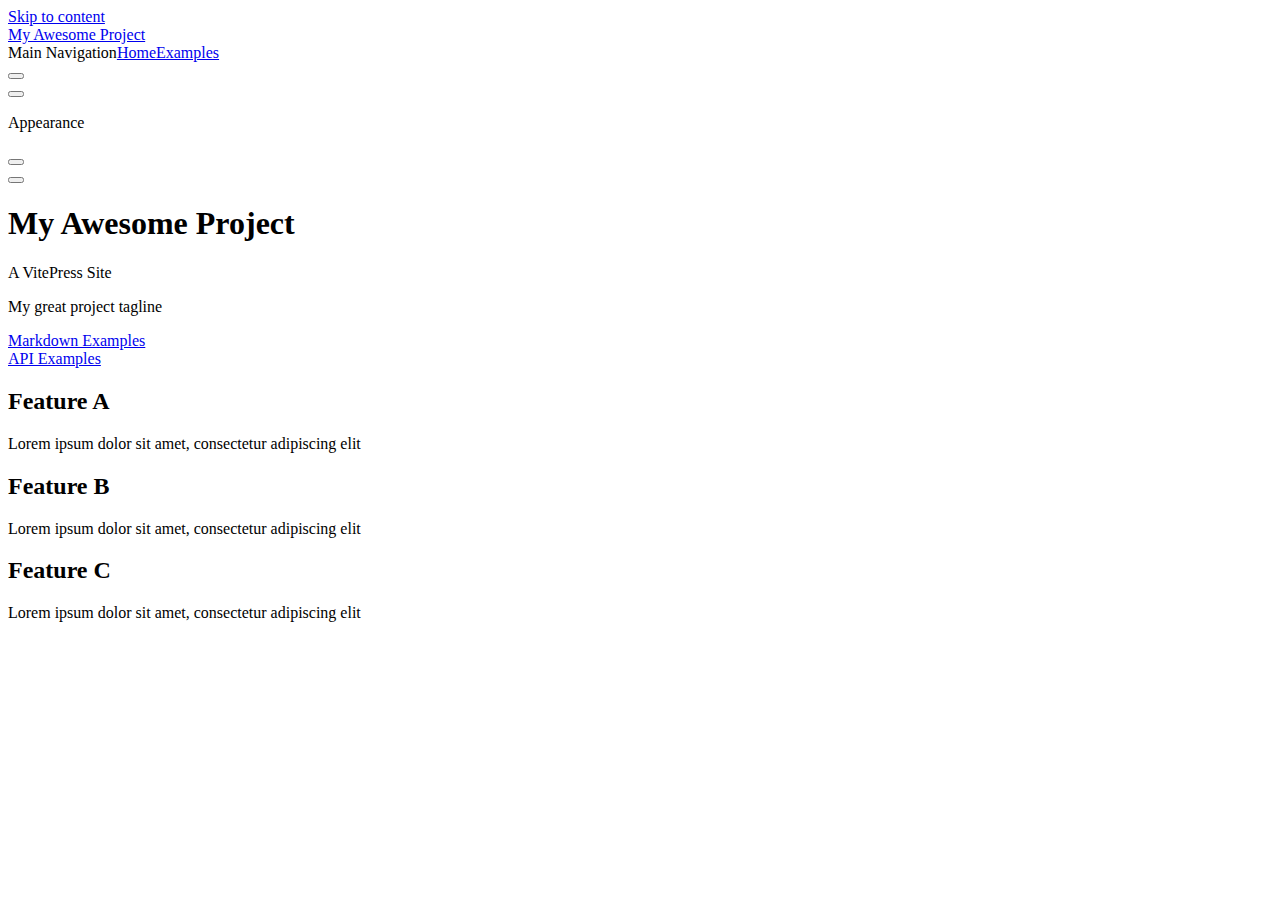
==== commit 875929cc: "feat: initpress3" ====
--- a/index.html
+++ b/index.html
@@ -6,19 +6,19 @@
     <title>My Awesome Project</title>
     <meta name="description" content="A VitePress Site">
     <meta name="generator" content="VitePress v1.2.3">
-    <link rel="preload stylesheet" href="/assets/style.6jWMGCsz.css" as="style">
+    <link rel="preload stylesheet" href="/vite-press/assets/style.Dn3DatTz.css" as="style">
     
-    <script type="module" src="/assets/app.ypMW_27Z.js"></script>
-    <link rel="preload" href="/assets/inter-roman-latin.Di8DUHzh.woff2" as="font" type="font/woff2" crossorigin="">
-    <link rel="modulepreload" href="/assets/chunks/framework.DL4ZtsPG.js">
-    <link rel="modulepreload" href="/assets/chunks/theme.DzC2IBvb.js">
-    <link rel="modulepreload" href="/assets/index.md.DwsHyz-1.lean.js">
+    <script type="module" src="/vite-press/assets/app.CXzH6LoA.js"></script>
+    <link rel="preload" href="/vite-press/assets/inter-roman-latin.Di8DUHzh.woff2" as="font" type="font/woff2" crossorigin="">
+    <link rel="modulepreload" href="/vite-press/assets/chunks/framework.OvzEuveM.js">
+    <link rel="modulepreload" href="/vite-press/assets/chunks/theme.QJii5wUK.js">
+    <link rel="modulepreload" href="/vite-press/assets/index.md.BjPYVkdH.lean.js">
     <script id="check-dark-mode">(()=>{const e=localStorage.getItem("vitepress-theme-appearance")||"auto",a=window.matchMedia("(prefers-color-scheme: dark)").matches;(!e||e==="auto"?a:e==="dark")&&document.documentElement.classList.add("dark")})();</script>
     <script id="check-mac-os">document.documentElement.classList.toggle("mac",/Mac|iPhone|iPod|iPad/i.test(navigator.platform));</script>
   </head>
   <body>
-    <div id="app"><div class="Layout" data-v-5d98c3a5><!--[--><!--]--><!--[--><span tabindex="-1" data-v-0f60ec36></span><a href="#VPContent" class="VPSkipLink visually-hidden" data-v-0f60ec36> Skip to content </a><!--]--><!----><header class="VPNav" data-v-5d98c3a5 data-v-ae24b3ad><div class="VPNavBar home top" data-v-ae24b3ad data-v-ccf7ddec><div class="wrapper" data-v-ccf7ddec><div class="container" data-v-ccf7ddec><div class="title" data-v-ccf7ddec><div class="VPNavBarTitle" data-v-ccf7ddec data-v-ab179fa1><a class="title" href="/" data-v-ab179fa1><!--[--><!--]--><!----><span data-v-ab179fa1>My Awesome Project</span><!--[--><!--]--></a></div></div><div class="content" data-v-ccf7ddec><div class="content-body" data-v-ccf7ddec><!--[--><!--]--><div class="VPNavBarSearch search" data-v-ccf7ddec><!----></div><nav aria-labelledby="main-nav-aria-label" class="VPNavBarMenu menu" data-v-ccf7ddec data-v-7f418b0f><span id="main-nav-aria-label" class="visually-hidden" data-v-7f418b0f>Main Navigation</span><!--[--><!--[--><a class="VPLink link VPNavBarMenuLink active" href="/" tabindex="0" data-v-7f418b0f data-v-9c663999><!--[--><span data-v-9c663999>Home</span><!--]--></a><!--]--><!--[--><a class="VPLink link VPNavBarMenuLink" href="/markdown-examples.html" tabindex="0" data-v-7f418b0f data-v-9c663999><!--[--><span data-v-9c663999>Examples</span><!--]--></a><!--]--><!--]--></nav><!----><div class="VPNavBarAppearance appearance" data-v-ccf7ddec data-v-e6aabb21><button class="VPSwitch VPSwitchAppearance" type="button" role="switch" title="Switch to dark theme" aria-checked="false" data-v-e6aabb21 data-v-d1f28634 data-v-1d5665e3><span class="check" data-v-1d5665e3><span class="icon" data-v-1d5665e3><!--[--><span class="vpi-sun sun" data-v-d1f28634></span><span class="vpi-moon moon" data-v-d1f28634></span><!--]--></span></span></button></div><div class="VPSocialLinks VPNavBarSocialLinks social-links" data-v-ccf7ddec data-v-0394ad82 data-v-7bc22406><!--[--><a class="VPSocialLink no-icon" href="https://github.com/vuejs/vitepress" aria-label="github" target="_blank" rel="noopener" data-v-7bc22406 data-v-eee4e7cb><span class="vpi-social-github" /></a><!--]--></div><div class="VPFlyout VPNavBarExtra extra" data-v-ccf7ddec data-v-d0bd9dde data-v-b6c34ac9><button type="button" class="button" aria-haspopup="true" aria-expanded="false" aria-label="extra navigation" data-v-b6c34ac9><span class="vpi-more-horizontal icon" data-v-b6c34ac9></span></button><div class="menu" data-v-b6c34ac9><div class="VPMenu" data-v-b6c34ac9 data-v-e7ea1737><!----><!--[--><!--[--><!----><div class="group" data-v-d0bd9dde><div class="item appearance" data-v-d0bd9dde><p class="label" data-v-d0bd9dde>Appearance</p><div class="appearance-action" data-v-d0bd9dde><button class="VPSwitch VPSwitchAppearance" type="button" role="switch" title="Switch to dark theme" aria-checked="false" data-v-d0bd9dde data-v-d1f28634 data-v-1d5665e3><span class="check" data-v-1d5665e3><span class="icon" data-v-1d5665e3><!--[--><span class="vpi-sun sun" data-v-d1f28634></span><span class="vpi-moon moon" data-v-d1f28634></span><!--]--></span></span></button></div></div></div><div class="group" data-v-d0bd9dde><div class="item social-links" data-v-d0bd9dde><div class="VPSocialLinks social-links-list" data-v-d0bd9dde data-v-7bc22406><!--[--><a class="VPSocialLink no-icon" href="https://github.com/vuejs/vitepress" aria-label="github" target="_blank" rel="noopener" data-v-7bc22406 data-v-eee4e7cb><span class="vpi-social-github" /></a><!--]--></div></div></div><!--]--><!--]--></div></div></div><!--[--><!--]--><button type="button" class="VPNavBarHamburger hamburger" aria-label="mobile navigation" aria-expanded="false" aria-controls="VPNavScreen" data-v-ccf7ddec data-v-e5dd9c1c><span class="container" data-v-e5dd9c1c><span class="top" data-v-e5dd9c1c></span><span class="middle" data-v-e5dd9c1c></span><span class="bottom" data-v-e5dd9c1c></span></span></button></div></div></div></div><div class="divider" data-v-ccf7ddec><div class="divider-line" data-v-ccf7ddec></div></div></div><!----></header><!----><!----><div class="VPContent is-home" id="VPContent" data-v-5d98c3a5 data-v-1428d186><div class="VPHome" data-v-1428d186 data-v-686f80a6><!--[--><!--]--><div class="VPHero VPHomeHero" data-v-686f80a6 data-v-303bb580><div class="container" data-v-303bb580><div class="main" data-v-303bb580><!--[--><!--]--><!--[--><h1 class="name" data-v-303bb580><span class="clip" data-v-303bb580>My Awesome Project</span></h1><p class="text" data-v-303bb580>A VitePress Site</p><p class="tagline" data-v-303bb580>My great project tagline</p><!--]--><!--[--><!--]--><div class="actions" data-v-303bb580><!--[--><div class="action" data-v-303bb580><a class="VPButton medium brand" href="/markdown-examples.html" data-v-303bb580 data-v-cad61b99>Markdown Examples</a></div><div class="action" data-v-303bb580><a class="VPButton medium alt" href="/api-examples.html" data-v-303bb580 data-v-cad61b99>API Examples</a></div><!--]--></div><!--[--><!--]--></div><!----></div></div><!--[--><!--]--><!--[--><!--]--><div class="VPFeatures VPHomeFeatures" data-v-686f80a6 data-v-a6181336><div class="container" data-v-a6181336><div class="items" data-v-a6181336><!--[--><div class="grid-3 item" data-v-a6181336><div class="VPLink no-icon VPFeature" data-v-a6181336 data-v-a3976bdc><!--[--><article class="box" data-v-a3976bdc><!----><h2 class="title" data-v-a3976bdc>Feature A</h2><p class="details" data-v-a3976bdc>Lorem ipsum dolor sit amet, consectetur adipiscing elit</p><!----></article><!--]--></div></div><div class="grid-3 item" data-v-a6181336><div class="VPLink no-icon VPFeature" data-v-a6181336 data-v-a3976bdc><!--[--><article class="box" data-v-a3976bdc><!----><h2 class="title" data-v-a3976bdc>Feature B</h2><p class="details" data-v-a3976bdc>Lorem ipsum dolor sit amet, consectetur adipiscing elit</p><!----></article><!--]--></div></div><div class="grid-3 item" data-v-a6181336><div class="VPLink no-icon VPFeature" data-v-a6181336 data-v-a3976bdc><!--[--><article class="box" data-v-a3976bdc><!----><h2 class="title" data-v-a3976bdc>Feature C</h2><p class="details" data-v-a3976bdc>Lorem ipsum dolor sit amet, consectetur adipiscing elit</p><!----></article><!--]--></div></div><!--]--></div></div></div><!--[--><!--]--><div class="vp-doc container" style="" data-v-686f80a6 data-v-8e2d4988><!--[--><div style="position:relative;" data-v-686f80a6><div></div></div><!--]--></div></div></div><!----><!--[--><!--]--></div></div>
-    <script>window.__VP_HASH_MAP__=JSON.parse("{\"api-examples.md\":\"Os_FaGX5\",\"markdown-examples.md\":\"CbxjfF95\",\"index.md\":\"DwsHyz-1\"}");window.__VP_SITE_DATA__=JSON.parse("{\"lang\":\"en-US\",\"dir\":\"ltr\",\"title\":\"My Awesome Project\",\"description\":\"A VitePress Site\",\"base\":\"/\",\"head\":[],\"router\":{\"prefetchLinks\":true},\"appearance\":true,\"themeConfig\":{\"nav\":[{\"text\":\"Home\",\"link\":\"/\"},{\"text\":\"Examples\",\"link\":\"/markdown-examples\"}],\"sidebar\":[{\"text\":\"Examples\",\"items\":[{\"text\":\"Markdown Examples\",\"link\":\"/markdown-examples\"},{\"text\":\"Runtime API Examples\",\"link\":\"/api-examples\"}]}],\"socialLinks\":[{\"icon\":\"github\",\"link\":\"https://github.com/vuejs/vitepress\"}]},\"locales\":{},\"scrollOffset\":134,\"cleanUrls\":false}");</script>
+    <div id="app"><div class="Layout" data-v-5d98c3a5><!--[--><!--]--><!--[--><span tabindex="-1" data-v-0f60ec36></span><a href="#VPContent" class="VPSkipLink visually-hidden" data-v-0f60ec36> Skip to content </a><!--]--><!----><header class="VPNav" data-v-5d98c3a5 data-v-ae24b3ad><div class="VPNavBar home top" data-v-ae24b3ad data-v-ccf7ddec><div class="wrapper" data-v-ccf7ddec><div class="container" data-v-ccf7ddec><div class="title" data-v-ccf7ddec><div class="VPNavBarTitle" data-v-ccf7ddec data-v-ab179fa1><a class="title" href="/vite-press/" data-v-ab179fa1><!--[--><!--]--><!----><span data-v-ab179fa1>My Awesome Project</span><!--[--><!--]--></a></div></div><div class="content" data-v-ccf7ddec><div class="content-body" data-v-ccf7ddec><!--[--><!--]--><div class="VPNavBarSearch search" data-v-ccf7ddec><!----></div><nav aria-labelledby="main-nav-aria-label" class="VPNavBarMenu menu" data-v-ccf7ddec data-v-7f418b0f><span id="main-nav-aria-label" class="visually-hidden" data-v-7f418b0f>Main Navigation</span><!--[--><!--[--><a class="VPLink link VPNavBarMenuLink active" href="/vite-press/" tabindex="0" data-v-7f418b0f data-v-9c663999><!--[--><span data-v-9c663999>Home</span><!--]--></a><!--]--><!--[--><a class="VPLink link VPNavBarMenuLink" href="/vite-press/markdown-examples.html" tabindex="0" data-v-7f418b0f data-v-9c663999><!--[--><span data-v-9c663999>Examples</span><!--]--></a><!--]--><!--]--></nav><!----><div class="VPNavBarAppearance appearance" data-v-ccf7ddec data-v-e6aabb21><button class="VPSwitch VPSwitchAppearance" type="button" role="switch" title="Switch to dark theme" aria-checked="false" data-v-e6aabb21 data-v-d1f28634 data-v-1d5665e3><span class="check" data-v-1d5665e3><span class="icon" data-v-1d5665e3><!--[--><span class="vpi-sun sun" data-v-d1f28634></span><span class="vpi-moon moon" data-v-d1f28634></span><!--]--></span></span></button></div><div class="VPSocialLinks VPNavBarSocialLinks social-links" data-v-ccf7ddec data-v-0394ad82 data-v-7bc22406><!--[--><a class="VPSocialLink no-icon" href="https://github.com/vuejs/vitepress" aria-label="github" target="_blank" rel="noopener" data-v-7bc22406 data-v-eee4e7cb><span class="vpi-social-github" /></a><!--]--></div><div class="VPFlyout VPNavBarExtra extra" data-v-ccf7ddec data-v-d0bd9dde data-v-b6c34ac9><button type="button" class="button" aria-haspopup="true" aria-expanded="false" aria-label="extra navigation" data-v-b6c34ac9><span class="vpi-more-horizontal icon" data-v-b6c34ac9></span></button><div class="menu" data-v-b6c34ac9><div class="VPMenu" data-v-b6c34ac9 data-v-e7ea1737><!----><!--[--><!--[--><!----><div class="group" data-v-d0bd9dde><div class="item appearance" data-v-d0bd9dde><p class="label" data-v-d0bd9dde>Appearance</p><div class="appearance-action" data-v-d0bd9dde><button class="VPSwitch VPSwitchAppearance" type="button" role="switch" title="Switch to dark theme" aria-checked="false" data-v-d0bd9dde data-v-d1f28634 data-v-1d5665e3><span class="check" data-v-1d5665e3><span class="icon" data-v-1d5665e3><!--[--><span class="vpi-sun sun" data-v-d1f28634></span><span class="vpi-moon moon" data-v-d1f28634></span><!--]--></span></span></button></div></div></div><div class="group" data-v-d0bd9dde><div class="item social-links" data-v-d0bd9dde><div class="VPSocialLinks social-links-list" data-v-d0bd9dde data-v-7bc22406><!--[--><a class="VPSocialLink no-icon" href="https://github.com/vuejs/vitepress" aria-label="github" target="_blank" rel="noopener" data-v-7bc22406 data-v-eee4e7cb><span class="vpi-social-github" /></a><!--]--></div></div></div><!--]--><!--]--></div></div></div><!--[--><!--]--><button type="button" class="VPNavBarHamburger hamburger" aria-label="mobile navigation" aria-expanded="false" aria-controls="VPNavScreen" data-v-ccf7ddec data-v-e5dd9c1c><span class="container" data-v-e5dd9c1c><span class="top" data-v-e5dd9c1c></span><span class="middle" data-v-e5dd9c1c></span><span class="bottom" data-v-e5dd9c1c></span></span></button></div></div></div></div><div class="divider" data-v-ccf7ddec><div class="divider-line" data-v-ccf7ddec></div></div></div><!----></header><!----><!----><div class="VPContent is-home" id="VPContent" data-v-5d98c3a5 data-v-1428d186><div class="VPHome" data-v-1428d186 data-v-686f80a6><!--[--><!--]--><div class="VPHero VPHomeHero" data-v-686f80a6 data-v-303bb580><div class="container" data-v-303bb580><div class="main" data-v-303bb580><!--[--><!--]--><!--[--><h1 class="name" data-v-303bb580><span class="clip" data-v-303bb580>My Awesome Project</span></h1><p class="text" data-v-303bb580>A VitePress Site</p><p class="tagline" data-v-303bb580>My great project tagline</p><!--]--><!--[--><!--]--><div class="actions" data-v-303bb580><!--[--><div class="action" data-v-303bb580><a class="VPButton medium brand" href="/vite-press/markdown-examples.html" data-v-303bb580 data-v-cad61b99>Markdown Examples</a></div><div class="action" data-v-303bb580><a class="VPButton medium alt" href="/vite-press/api-examples.html" data-v-303bb580 data-v-cad61b99>API Examples</a></div><!--]--></div><!--[--><!--]--></div><!----></div></div><!--[--><!--]--><!--[--><!--]--><div class="VPFeatures VPHomeFeatures" data-v-686f80a6 data-v-a6181336><div class="container" data-v-a6181336><div class="items" data-v-a6181336><!--[--><div class="grid-3 item" data-v-a6181336><div class="VPLink no-icon VPFeature" data-v-a6181336 data-v-a3976bdc><!--[--><article class="box" data-v-a3976bdc><!----><h2 class="title" data-v-a3976bdc>Feature A</h2><p class="details" data-v-a3976bdc>Lorem ipsum dolor sit amet, consectetur adipiscing elit</p><!----></article><!--]--></div></div><div class="grid-3 item" data-v-a6181336><div class="VPLink no-icon VPFeature" data-v-a6181336 data-v-a3976bdc><!--[--><article class="box" data-v-a3976bdc><!----><h2 class="title" data-v-a3976bdc>Feature B</h2><p class="details" data-v-a3976bdc>Lorem ipsum dolor sit amet, consectetur adipiscing elit</p><!----></article><!--]--></div></div><div class="grid-3 item" data-v-a6181336><div class="VPLink no-icon VPFeature" data-v-a6181336 data-v-a3976bdc><!--[--><article class="box" data-v-a3976bdc><!----><h2 class="title" data-v-a3976bdc>Feature C</h2><p class="details" data-v-a3976bdc>Lorem ipsum dolor sit amet, consectetur adipiscing elit</p><!----></article><!--]--></div></div><!--]--></div></div></div><!--[--><!--]--><div class="vp-doc container" style="" data-v-686f80a6 data-v-8e2d4988><!--[--><div style="position:relative;" data-v-686f80a6><div></div></div><!--]--></div></div></div><!----><!--[--><!--]--></div></div>
+    <script>window.__VP_HASH_MAP__=JSON.parse("{\"api-examples.md\":\"BP6CgWaW\",\"index.md\":\"BjPYVkdH\",\"markdown-examples.md\":\"D-ptSKyk\"}");window.__VP_SITE_DATA__=JSON.parse("{\"lang\":\"en-US\",\"dir\":\"ltr\",\"title\":\"My Awesome Project\",\"description\":\"A VitePress Site\",\"base\":\"/vite-press/\",\"head\":[],\"router\":{\"prefetchLinks\":true},\"appearance\":true,\"themeConfig\":{\"nav\":[{\"text\":\"Home\",\"link\":\"/\"},{\"text\":\"Examples\",\"link\":\"/markdown-examples\"}],\"sidebar\":[{\"text\":\"Examples\",\"items\":[{\"text\":\"Markdown Examples\",\"link\":\"/markdown-examples\"},{\"text\":\"Runtime API Examples\",\"link\":\"/api-examples\"}]}],\"socialLinks\":[{\"icon\":\"github\",\"link\":\"https://github.com/vuejs/vitepress\"}]},\"locales\":{},\"scrollOffset\":134,\"cleanUrls\":false}");</script>
     
   </body>
 </html>